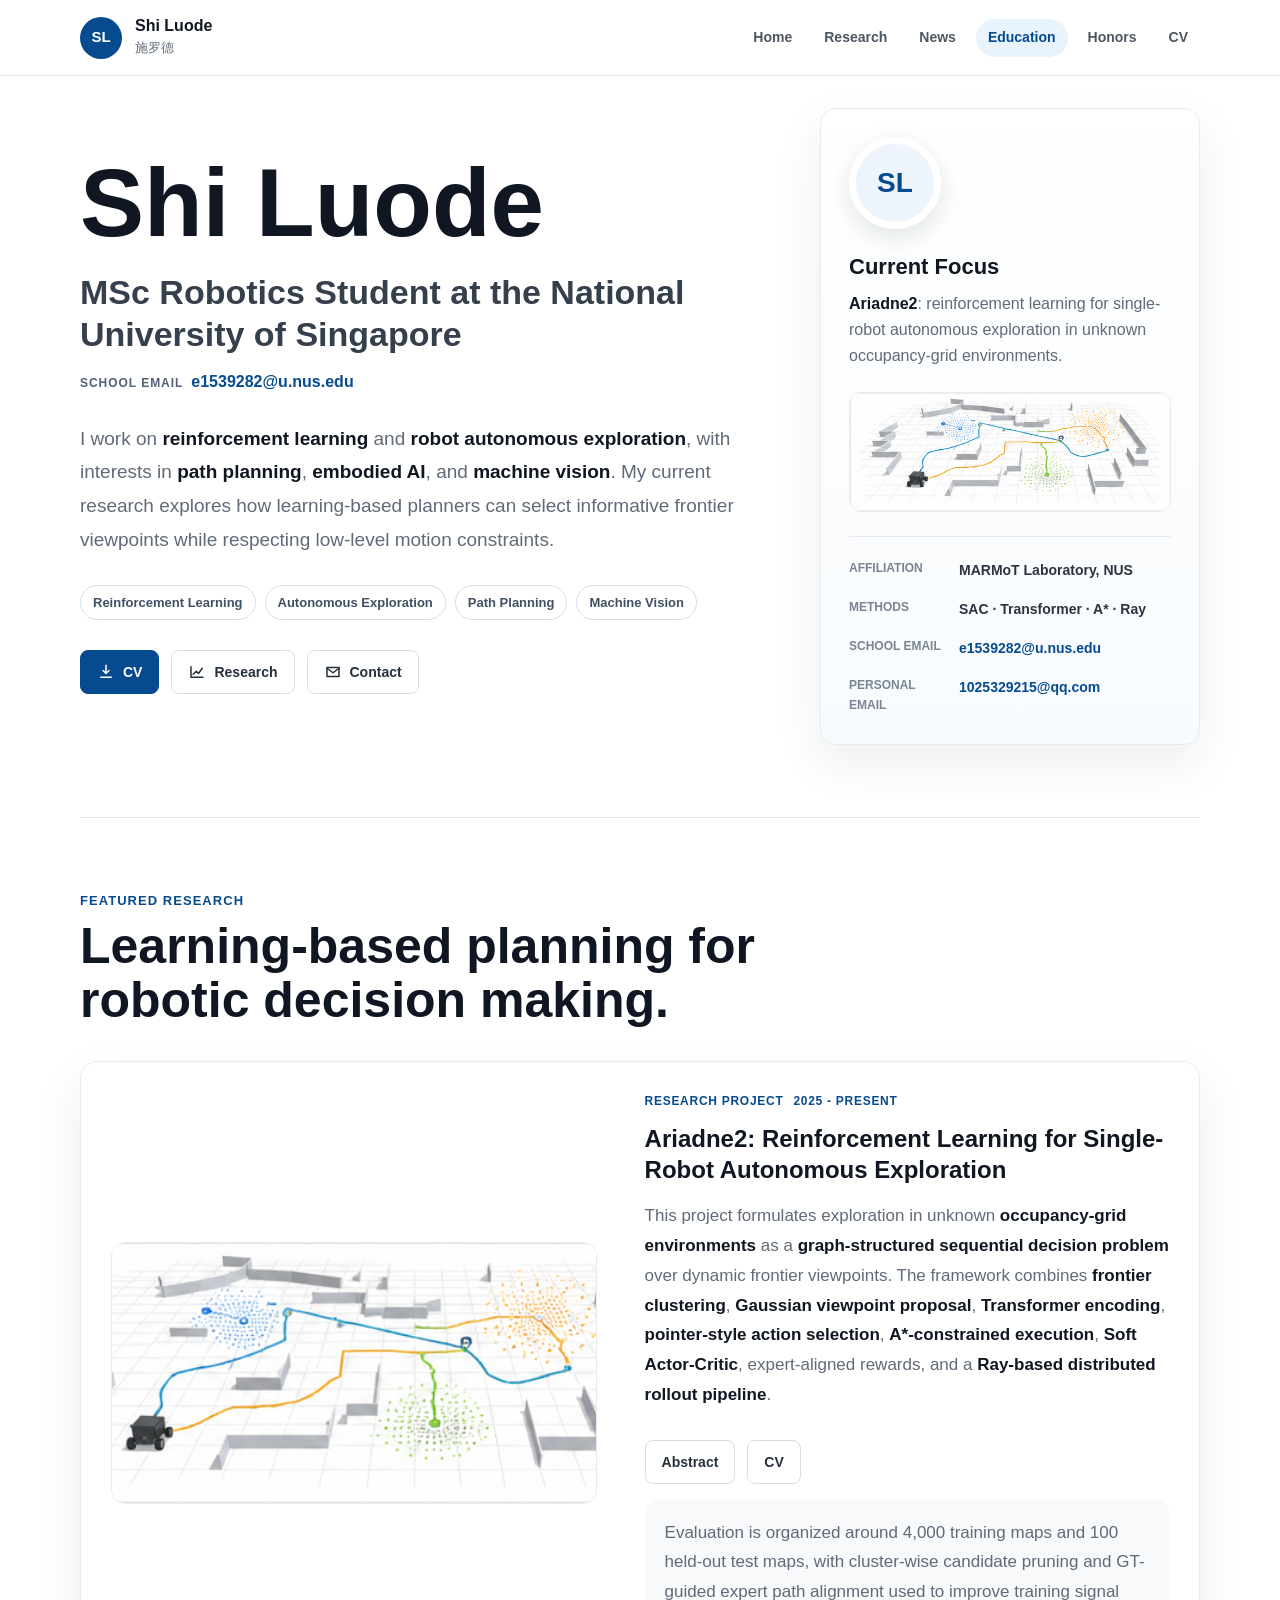
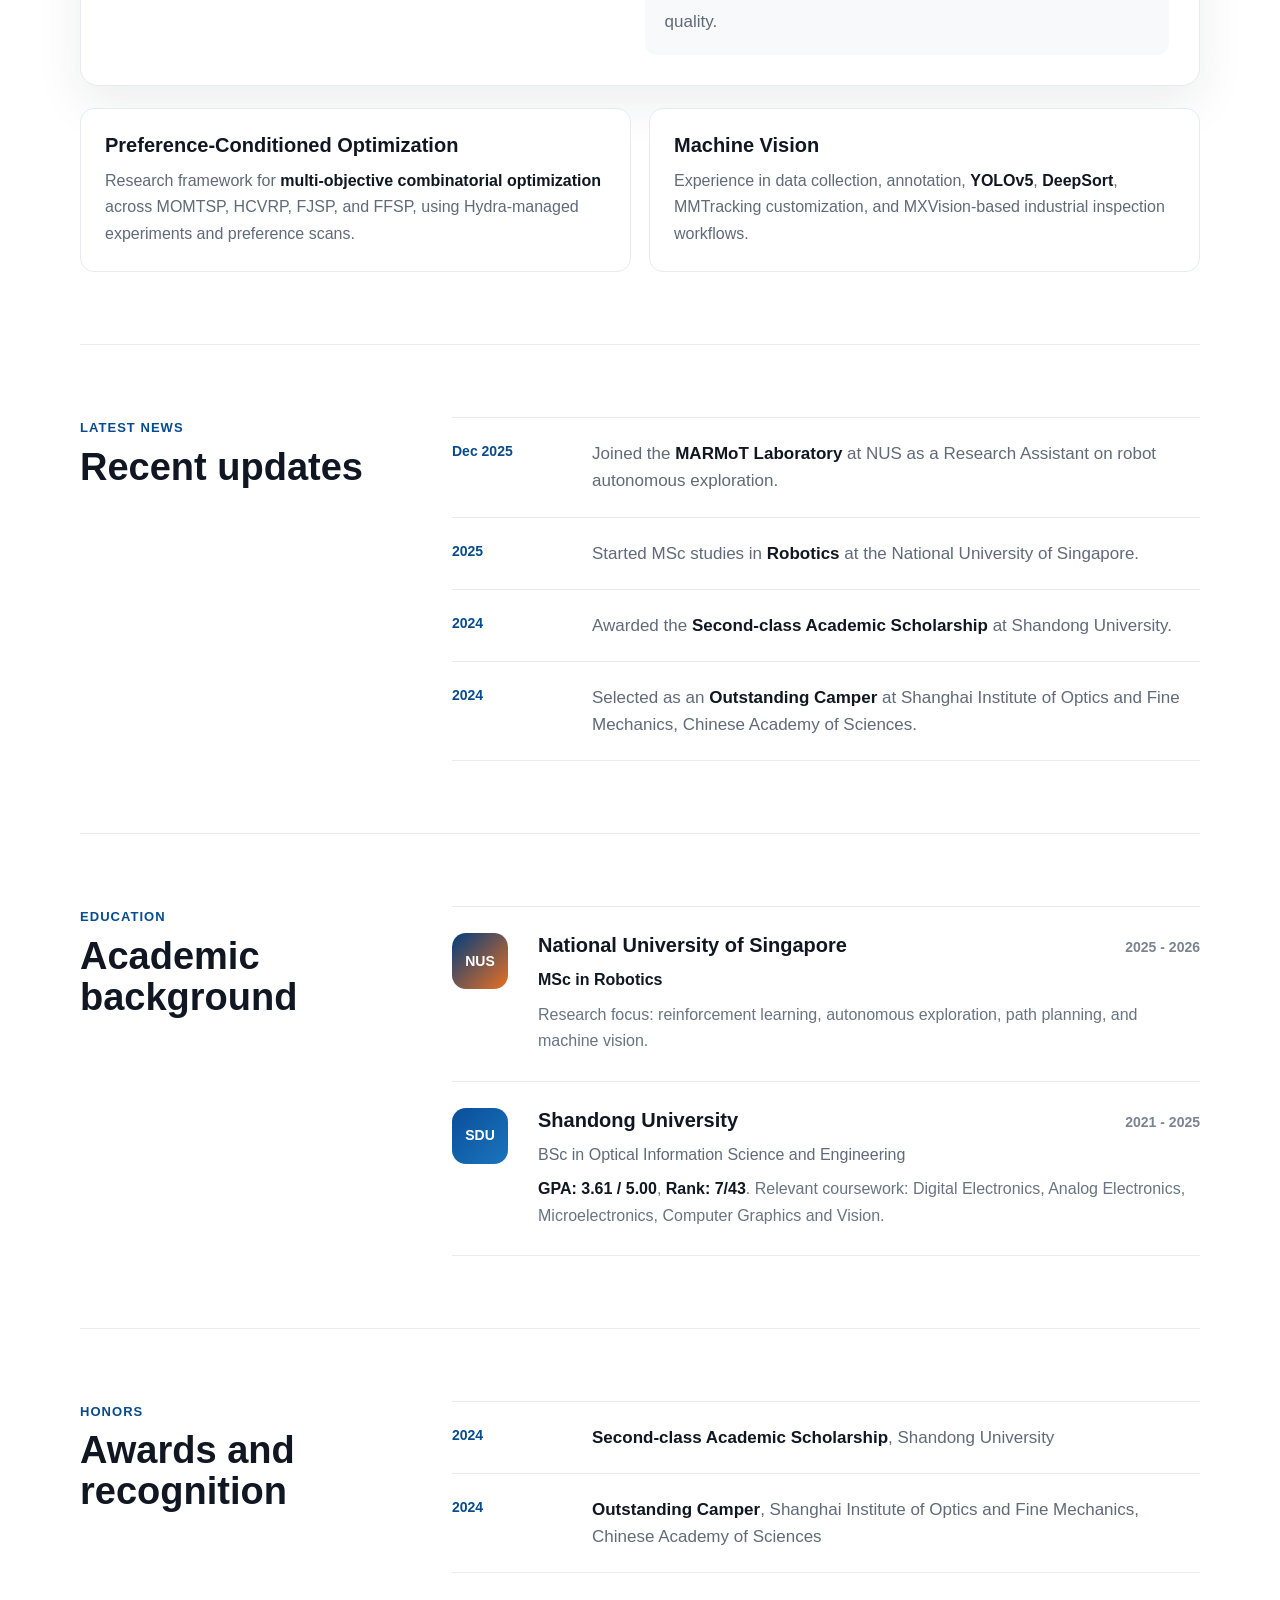
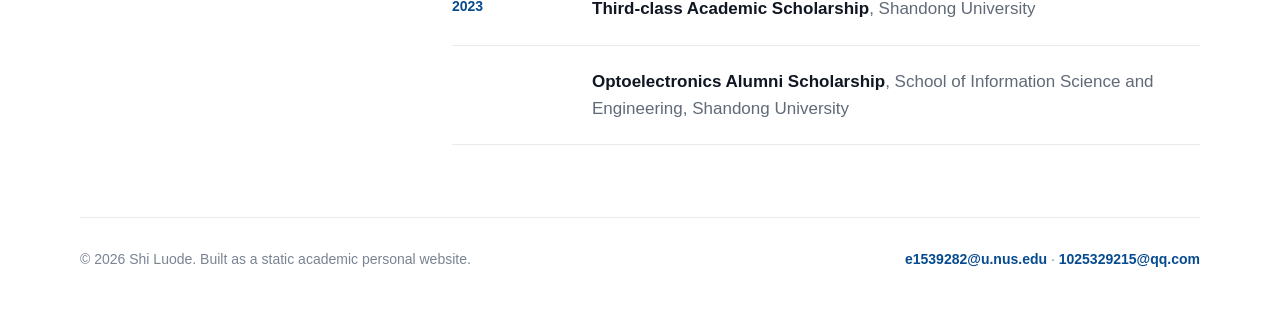
==== index.html @ a632a1b9 "Show school email in hero section" ====
<!doctype html>
<html lang="en">
  <head>
    <meta charset="utf-8" />
    <meta name="viewport" content="width=device-width, initial-scale=1" />
    <title>Shi Luode | Robotics and Reinforcement Learning</title>
    <meta
      name="description"
      content="Shi Luode's academic personal website for robotics, reinforcement learning, autonomous exploration, path planning, and machine vision."
    />
    <link rel="icon" href="assets/img/favicon.svg" type="image/svg+xml" />
    <link rel="stylesheet" href="styles.css" />
  </head>
  <body>
    <header class="site-header">
      <a class="brand" href="#home" aria-label="Shi Luode homepage">
        <span class="brand-mark">SL</span>
        <span>
          <strong>Shi Luode</strong>
          <small>施罗德</small>
        </span>
      </a>

      <nav class="nav" aria-label="Primary navigation">
        <a class="nav-link active" href="#home">Home</a>
        <a class="nav-link" href="#research">Research</a>
        <a class="nav-link" href="#news">News</a>
        <a class="nav-link" href="#education">Education</a>
        <a class="nav-link" href="#honors">Honors</a>
        <a class="nav-link" href="assets/docs/Shi_Luode_CV.pdf">CV</a>
      </nav>

      <button class="mobile-menu" type="button" aria-label="Open navigation" aria-expanded="false">
        <span></span>
        <span></span>
        <span></span>
      </button>
    </header>

    <main id="home">
      <section class="hero section" aria-labelledby="intro-title">
        <div class="hero-copy">
          <h1 id="intro-title">Shi Luode</h1>
          <p class="subtitle">MSc Robotics Student at the National University of Singapore</p>
          <p class="hero-email">
            <span>School email</span>
            <a href="mailto:e1539282@u.nus.edu">e1539282@u.nus.edu</a>
          </p>
          <p class="intro">
            I work on <strong>reinforcement learning</strong> and <strong>robot autonomous exploration</strong>,
            with interests in <strong>path planning</strong>, <strong>embodied AI</strong>, and
            <strong>machine vision</strong>. My current research explores how learning-based planners can
            select informative frontier viewpoints while respecting low-level motion constraints.
          </p>
          <div class="interest-row" aria-label="Research interests">
            <span>Reinforcement Learning</span>
            <span>Autonomous Exploration</span>
            <span>Path Planning</span>
            <span>Machine Vision</span>
          </div>
          <div class="action-row">
            <a class="button primary" href="assets/docs/Shi_Luode_CV.pdf">
              <svg viewBox="0 0 24 24" aria-hidden="true">
                <path d="M12 3v11m0 0 4-4m-4 4-4-4" />
                <path d="M5 19h14" />
              </svg>
              CV
            </a>
            <a class="button" href="#research">
              <svg viewBox="0 0 24 24" aria-hidden="true">
                <path d="M4 19V5m0 14h16" />
                <path d="m7 15 4-4 3 3 5-7" />
              </svg>
              Research
            </a>
            <a class="button" href="mailto:e1539282@u.nus.edu">
              <svg viewBox="0 0 24 24" aria-hidden="true">
                <path d="M4 6h16v12H4z" />
                <path d="m4 7 8 6 8-6" />
              </svg>
              Contact
            </a>
          </div>
        </div>

        <aside class="profile-card" aria-label="Profile summary">
          <div class="avatar">SL</div>
          <div>
            <h2>Current Focus</h2>
            <p>
              <strong>Ariadne2</strong>: reinforcement learning for single-robot autonomous exploration
              in unknown occupancy-grid environments.
            </p>
          </div>
          <figure class="focus-visual">
            <img
              src="assets/img/ariadne-exploration-map.png"
              alt="Ariadne2 autonomous exploration map with robot path and candidate frontier regions"
            />
          </figure>
          <dl class="facts">
            <div>
              <dt>Affiliation</dt>
              <dd>MARMoT Laboratory, NUS</dd>
            </div>
            <div>
              <dt>Methods</dt>
              <dd>SAC · Transformer · A* · Ray</dd>
            </div>
            <div>
              <dt>School Email</dt>
              <dd><a href="mailto:e1539282@u.nus.edu">e1539282@u.nus.edu</a></dd>
            </div>
            <div>
              <dt>Personal Email</dt>
              <dd><a href="mailto:1025329215@qq.com">1025329215@qq.com</a></dd>
            </div>
          </dl>
        </aside>
      </section>

      <section id="research" class="section split-section" aria-labelledby="research-title">
        <div class="section-heading">
          <p>Featured Research</p>
          <h2 id="research-title">Learning-based planning for robotic decision making.</h2>
        </div>

        <article class="featured-project">
          <div class="project-visual">
            <img
              src="assets/img/ariadne-exploration-map.png"
              alt="Ariadne2 autonomous exploration map with robot path and candidate frontier regions"
            />
          </div>
          <div class="project-copy">
            <div class="project-meta">
              <span>Research Project</span>
              <span>2025 - Present</span>
            </div>
            <h3>Ariadne2: Reinforcement Learning for Single-Robot Autonomous Exploration</h3>
            <p>
              This project formulates exploration in unknown <strong>occupancy-grid environments</strong>
              as a <strong>graph-structured sequential decision problem</strong> over dynamic frontier
              viewpoints. The framework combines <strong>frontier clustering</strong>,
              <strong>Gaussian viewpoint proposal</strong>, <strong>Transformer encoding</strong>,
              <strong>pointer-style action selection</strong>, <strong>A*-constrained execution</strong>,
              <strong>Soft Actor-Critic</strong>, expert-aligned rewards, and a
              <strong>Ray-based distributed rollout pipeline</strong>.
            </p>
            <div class="project-links">
              <button type="button" data-toggle="ariadne-abstract">Abstract</button>
              <a href="assets/docs/Shi_Luode_CV.pdf">CV</a>
            </div>
            <p id="ariadne-abstract" class="abstract">
              Evaluation is organized around 4,000 training maps and 100 held-out test maps, with
              cluster-wise candidate pruning and GT-guided expert path alignment used to improve
              training signal quality.
            </p>
          </div>
        </article>

        <div class="research-list">
          <article>
            <h3>Preference-Conditioned Optimization</h3>
            <p>
              Research framework for <strong>multi-objective combinatorial optimization</strong> across
              MOMTSP, HCVRP, FJSP, and FFSP, using Hydra-managed experiments and preference scans.
            </p>
          </article>
          <article>
            <h3>Machine Vision</h3>
            <p>
              Experience in data collection, annotation, <strong>YOLOv5</strong>, <strong>DeepSort</strong>,
              MMTracking customization, and MXVision-based industrial inspection workflows.
            </p>
          </article>
        </div>
      </section>

      <section id="news" class="section two-column" aria-labelledby="news-title">
        <div class="section-heading compact">
          <p>Latest News</p>
          <h2 id="news-title">Recent updates</h2>
        </div>
        <div class="timeline">
          <article>
            <time>Dec 2025</time>
            <p>Joined the <strong>MARMoT Laboratory</strong> at NUS as a Research Assistant on robot autonomous exploration.</p>
          </article>
          <article>
            <time>2025</time>
            <p>Started MSc studies in <strong>Robotics</strong> at the National University of Singapore.</p>
          </article>
          <article>
            <time>2024</time>
            <p>Awarded the <strong>Second-class Academic Scholarship</strong> at Shandong University.</p>
          </article>
          <article>
            <time>2024</time>
            <p>Selected as an <strong>Outstanding Camper</strong> at Shanghai Institute of Optics and Fine Mechanics, Chinese Academy of Sciences.</p>
          </article>
        </div>
      </section>

      <section id="education" class="section two-column" aria-labelledby="education-title">
        <div class="section-heading compact">
          <p>Education</p>
          <h2 id="education-title">Academic background</h2>
        </div>
        <div class="education-list">
          <article>
            <div class="school-mark nus-mark">NUS</div>
            <div>
              <div class="row-title">
                <h3>National University of Singapore</h3>
                <span>2025 - 2026</span>
              </div>
              <p><strong>MSc in Robotics</strong></p>
              <p class="muted">Research focus: reinforcement learning, autonomous exploration, path planning, and machine vision.</p>
            </div>
          </article>
          <article>
            <div class="school-mark sdu-mark">SDU</div>
            <div>
              <div class="row-title">
                <h3>Shandong University</h3>
                <span>2021 - 2025</span>
              </div>
              <p>BSc in Optical Information Science and Engineering</p>
              <p class="muted"><strong>GPA: 3.61 / 5.00</strong>, <strong>Rank: 7/43</strong>. Relevant coursework: Digital Electronics, Analog Electronics, Microelectronics, Computer Graphics and Vision.</p>
            </div>
          </article>
        </div>
      </section>

      <section id="honors" class="section two-column" aria-labelledby="honors-title">
        <div class="section-heading compact">
          <p>Honors</p>
          <h2 id="honors-title">Awards and recognition</h2>
        </div>
        <div class="honors-list">
          <article>
            <time>2024</time>
            <p><strong>Second-class Academic Scholarship</strong>, Shandong University</p>
          </article>
          <article>
            <time>2024</time>
            <p><strong>Outstanding Camper</strong>, Shanghai Institute of Optics and Fine Mechanics, Chinese Academy of Sciences</p>
          </article>
          <article>
            <time>2023</time>
            <p><strong>Third-class Academic Scholarship</strong>, Shandong University</p>
          </article>
          <article>
            <time></time>
            <p><strong>Optoelectronics Alumni Scholarship</strong>, School of Information Science and Engineering, Shandong University</p>
          </article>
        </div>
      </section>
    </main>

    <footer class="site-footer">
      <p>© 2026 Shi Luode. Built as a static academic personal website.</p>
      <div>
        <a href="mailto:e1539282@u.nus.edu">e1539282@u.nus.edu</a>
        <span aria-hidden="true"> · </span>
        <a href="mailto:1025329215@qq.com">1025329215@qq.com</a>
      </div>
    </footer>

    <script src="script.js"></script>
  </body>
</html>
---- styles.css ----
:root {
  --bg: #ffffff;
  --paper: #f7f9fb;
  --surface: #ffffff;
  --text: #1f242c;
  --muted: #606a78;
  --quiet: #7a8492;
  --line: #e7ebf0;
  --line-strong: #d6dde6;
  --blue: #064b8f;
  --blue-2: #1c6da8;
  --blue-soft: #e8f3fc;
  --ink: #101722;
  --shadow: 0 18px 48px rgba(22, 38, 57, 0.08);
  --max: 1120px;
}

* {
  box-sizing: border-box;
}

html {
  scroll-behavior: smooth;
}

body {
  margin: 0;
  background: var(--bg);
  color: var(--text);
  font-family: -apple-system, BlinkMacSystemFont, "Segoe UI", Helvetica, Arial, sans-serif;
  font-size: 17px;
  line-height: 1.65;
  letter-spacing: 0;
}

a {
  color: inherit;
  text-decoration: none;
}

strong {
  color: var(--ink);
  font-weight: 850;
}

.site-header {
  position: sticky;
  top: 0;
  z-index: 30;
  display: flex;
  align-items: center;
  justify-content: space-between;
  width: 100%;
  min-height: 76px;
  padding: 0 max(28px, calc((100vw - var(--max)) / 2));
  border-bottom: 1px solid rgba(231, 235, 240, 0.9);
  background: rgba(255, 255, 255, 0.88);
  backdrop-filter: blur(18px);
}

.brand {
  display: inline-flex;
  align-items: center;
  gap: 13px;
  min-width: 0;
}

.brand-mark {
  display: grid;
  place-items: center;
  width: 42px;
  height: 42px;
  border-radius: 50%;
  background: var(--blue);
  color: #fff;
  font-size: 15px;
  font-weight: 850;
}

.brand strong {
  display: block;
  color: var(--ink);
  font-size: 16px;
  line-height: 1.15;
}

.brand small {
  display: block;
  margin-top: 2px;
  color: var(--muted);
  font-size: 13px;
}

.nav {
  display: flex;
  align-items: center;
  gap: 8px;
}

.nav-link {
  display: inline-flex;
  align-items: center;
  min-height: 38px;
  padding: 7px 12px;
  border-radius: 999px;
  color: #4d5663;
  font-size: 14px;
  font-weight: 750;
  transition: color 160ms ease, background 160ms ease;
}

.nav-link:hover,
.nav-link.active {
  background: var(--blue-soft);
  color: var(--blue);
}

main {
  width: min(calc(100% - 56px), var(--max));
  margin: 0 auto;
}

.section {
  scroll-margin-top: 102px;
  padding: 72px 0;
  border-bottom: 1px solid var(--line);
}

.hero {
  display: grid;
  grid-template-columns: minmax(0, 1.35fr) 380px;
  gap: 72px;
  align-items: center;
  min-height: 680px;
  padding-top: 32px;
}

.hero-copy h1 {
  margin: 0;
  color: var(--ink);
  font-size: clamp(54px, 8vw, 96px);
  line-height: 0.94;
  font-weight: 880;
  letter-spacing: 0;
}

.subtitle {
  max-width: 740px;
  margin: 22px 0 0;
  color: #36404d;
  font-size: clamp(22px, 3vw, 34px);
  line-height: 1.25;
  font-weight: 760;
}

.hero-email {
  display: flex;
  flex-wrap: wrap;
  align-items: baseline;
  gap: 8px;
  margin: 14px 0 0;
  color: var(--muted);
  font-size: 16px;
  line-height: 1.5;
}

.hero-email span {
  color: #536176;
  font-size: 12px;
  font-weight: 800;
  letter-spacing: 0.08em;
  text-transform: uppercase;
}

.hero-email a {
  color: var(--blue);
  font-weight: 700;
  text-decoration: none;
}

.hero-email a:hover,
.hero-email a:focus-visible {
  text-decoration: underline;
  text-underline-offset: 3px;
}

.intro {
  max-width: 780px;
  margin: 28px 0 0;
  color: var(--muted);
  font-size: 19px;
  line-height: 1.78;
}

.interest-row {
  display: flex;
  flex-wrap: wrap;
  gap: 9px;
  margin-top: 28px;
}

.interest-row span {
  display: inline-flex;
  align-items: center;
  min-height: 32px;
  padding: 6px 12px;
  border: 1px solid var(--line-strong);
  border-radius: 999px;
  color: #415064;
  background: #fff;
  font-size: 13px;
  font-weight: 780;
}

.action-row,
.project-links {
  display: flex;
  flex-wrap: wrap;
  gap: 12px;
  margin-top: 30px;
}

.button,
.project-links a,
.project-links button {
  display: inline-flex;
  align-items: center;
  justify-content: center;
  gap: 8px;
  min-height: 44px;
  padding: 10px 16px;
  border: 1px solid var(--line-strong);
  border-radius: 8px;
  background: #fff;
  color: #26303c;
  font: inherit;
  font-size: 14px;
  font-weight: 820;
  line-height: 1;
  cursor: pointer;
  transition: border-color 160ms ease, background 160ms ease, color 160ms ease, transform 160ms ease;
}

.button svg {
  width: 18px;
  height: 18px;
  fill: none;
  stroke: currentColor;
  stroke-linecap: round;
  stroke-linejoin: round;
  stroke-width: 2;
}

.button:hover,
.project-links a:hover,
.project-links button:hover {
  border-color: var(--blue);
  color: var(--blue);
  transform: translateY(-1px);
}

.button.primary {
  border-color: var(--blue);
  background: var(--blue);
  color: #fff;
}

.button.primary:hover {
  background: #033b73;
  color: #fff;
}

.profile-card {
  padding: 28px;
  border: 1px solid var(--line);
  border-radius: 16px;
  background: linear-gradient(180deg, #fff 0%, #f8fbfe 100%);
  box-shadow: var(--shadow);
}

.avatar {
  display: grid;
  place-items: center;
  width: 92px;
  height: 92px;
  margin-bottom: 24px;
  border: 7px solid #fff;
  border-radius: 50%;
  background: #edf4fb;
  box-shadow: 0 8px 24px rgba(20, 38, 61, 0.12);
  color: var(--blue);
  font-size: 28px;
  font-weight: 880;
}

.profile-card h2 {
  margin: 0 0 10px;
  color: var(--ink);
  font-size: 22px;
  line-height: 1.25;
}

.profile-card p {
  margin: 0;
  color: var(--muted);
  font-size: 16px;
}

.focus-visual {
  margin: 22px 0 0;
  overflow: hidden;
  border: 1px solid var(--line);
  border-radius: 12px;
  background: #fff;
}

.focus-visual img {
  display: block;
  width: 100%;
  aspect-ratio: 591 / 218;
  object-fit: cover;
}

.facts {
  display: grid;
  gap: 16px;
  margin: 24px 0 0;
  padding: 22px 0 0;
  border-top: 1px solid var(--line);
}

.facts div {
  display: grid;
  grid-template-columns: 94px minmax(0, 1fr);
  gap: 16px;
}

.facts dt {
  color: var(--quiet);
  font-size: 12px;
  font-weight: 820;
  text-transform: uppercase;
}

.facts dd {
  margin: 0;
  color: #2b3440;
  font-size: 14px;
  font-weight: 720;
}

.facts a {
  color: var(--blue);
}

.section-heading {
  max-width: 780px;
  margin-bottom: 34px;
}

.section-heading p {
  margin: 0 0 8px;
  color: var(--blue);
  font-size: 13px;
  font-weight: 850;
  letter-spacing: 0.08em;
  text-transform: uppercase;
}

.section-heading h2 {
  margin: 0;
  color: var(--ink);
  font-size: clamp(32px, 4vw, 50px);
  line-height: 1.08;
  font-weight: 860;
}

.section-heading.compact {
  margin-bottom: 0;
}

.section-heading.compact h2 {
  font-size: clamp(28px, 3vw, 38px);
}

.featured-project {
  display: grid;
  grid-template-columns: minmax(440px, 1fr) minmax(0, 1.08fr);
  gap: 48px;
  align-items: center;
  padding: 30px;
  border: 1px solid var(--line);
  border-radius: 18px;
  background: #fff;
  box-shadow: var(--shadow);
}

.project-visual {
  width: 100%;
  max-width: 620px;
  margin: 0 auto;
  overflow: hidden;
  border: 1px solid var(--line);
  border-radius: 14px;
  background: #fff;
}

.project-visual img {
  display: block;
  width: 100%;
  height: clamp(260px, 19vw, 330px);
  object-fit: cover;
}

.project-meta {
  display: flex;
  flex-wrap: wrap;
  gap: 10px;
  margin-bottom: 12px;
}

.project-meta span {
  color: var(--blue);
  font-size: 12px;
  font-weight: 850;
  letter-spacing: 0.06em;
  text-transform: uppercase;
}

.project-copy h3,
.research-list h3,
.education-list h3 {
  margin: 0;
  color: var(--ink);
  font-size: 24px;
  line-height: 1.28;
  font-weight: 850;
}

.project-copy p {
  margin: 16px 0 0;
  color: var(--muted);
  font-size: 17px;
  line-height: 1.75;
}

.abstract {
  margin-top: 20px;
  padding: 18px 20px;
  border-radius: 12px;
  background: var(--paper);
}

.abstract.is-collapsed {
  display: none;
}

.research-list {
  display: grid;
  grid-template-columns: repeat(2, minmax(0, 1fr));
  gap: 18px;
  margin-top: 22px;
}

.research-list article {
  padding: 24px;
  border: 1px solid var(--line);
  border-radius: 14px;
  background: #fff;
}

.research-list h3 {
  font-size: 20px;
}

.research-list p {
  margin: 10px 0 0;
  color: var(--muted);
  font-size: 16px;
  line-height: 1.65;
}

.two-column {
  display: grid;
  grid-template-columns: 300px minmax(0, 1fr);
  gap: 72px;
  align-items: start;
}

.timeline,
.honors-list,
.education-list {
  display: grid;
  gap: 0;
  border-top: 1px solid var(--line);
}

.timeline article,
.honors-list article {
  display: grid;
  grid-template-columns: 112px minmax(0, 1fr);
  gap: 28px;
  padding: 22px 0;
  border-bottom: 1px solid var(--line);
}

.timeline time,
.honors-list time {
  color: var(--blue);
  font-size: 14px;
  font-weight: 850;
}

.timeline p,
.honors-list p {
  margin: 0;
  color: var(--muted);
  font-size: 17px;
  line-height: 1.6;
}

.education-list article {
  display: grid;
  grid-template-columns: 64px minmax(0, 1fr);
  gap: 22px;
  padding: 26px 0;
  border-bottom: 1px solid var(--line);
}

.school-mark {
  display: grid;
  place-items: center;
  width: 56px;
  height: 56px;
  border-radius: 14px;
  color: #fff;
  font-size: 14px;
  font-weight: 900;
}

.nus-mark {
  background: linear-gradient(135deg, #003d7c, #e97022);
}

.sdu-mark {
  background: linear-gradient(135deg, #0a4e9b, #1b75bc);
}

.row-title {
  display: flex;
  justify-content: space-between;
  gap: 18px;
  align-items: baseline;
}

.row-title h3 {
  font-size: 20px;
}

.row-title span {
  color: var(--quiet);
  font-size: 14px;
  font-weight: 820;
  white-space: nowrap;
}

.education-list p {
  margin: 8px 0 0;
  color: var(--muted);
  font-size: 16px;
}

.education-list .muted {
  color: #687482;
}

.site-footer {
  display: flex;
  justify-content: space-between;
  gap: 24px;
  width: min(calc(100% - 56px), var(--max));
  margin: 0 auto;
  padding: 30px 0 46px;
  color: var(--quiet);
  font-size: 14px;
}

.site-footer p {
  margin: 0;
}

.site-footer a {
  color: var(--blue);
  font-weight: 760;
}

.mobile-menu {
  display: none;
}

@media (max-width: 980px) {
  .site-header {
    padding: 0 22px;
  }

  .nav {
    position: fixed;
    top: 76px;
    right: 18px;
    display: none;
    width: min(280px, calc(100vw - 36px));
    padding: 14px;
    border: 1px solid var(--line);
    border-radius: 14px;
    background: #fff;
    box-shadow: var(--shadow);
  }

  body.nav-open .nav {
    display: grid;
  }

  .nav-link {
    justify-content: flex-start;
    border-radius: 8px;
  }

  .mobile-menu {
    display: grid;
    gap: 5px;
    place-content: center;
    width: 42px;
    height: 42px;
    border: 1px solid var(--line-strong);
    border-radius: 10px;
    background: #fff;
  }

  .mobile-menu span {
    width: 18px;
    height: 2px;
    background: var(--ink);
  }

  main,
  .site-footer {
    width: min(calc(100% - 36px), var(--max));
  }

  .hero,
  .featured-project,
  .two-column {
    grid-template-columns: 1fr;
    gap: 32px;
  }

  .hero {
    min-height: auto;
    padding-top: 50px;
  }

  .profile-card {
    max-width: 560px;
  }

  .research-list {
    grid-template-columns: 1fr;
  }

  .section-heading.compact {
    max-width: 650px;
  }
}

@media (max-width: 620px) {
  body {
    font-size: 16px;
  }

  .site-header {
    min-height: 68px;
  }

  .nav {
    top: 68px;
  }

  .brand span:last-child {
    display: none;
  }

  .section {
    scroll-margin-top: 88px;
    padding: 52px 0;
  }

  .hero-copy h1 {
    font-size: 56px;
  }

  .subtitle {
    font-size: 24px;
  }

  .intro {
    font-size: 17px;
  }

  .featured-project {
    padding: 18px;
  }

  .project-copy h3 {
    font-size: 22px;
  }

  .timeline article,
  .honors-list article {
    grid-template-columns: 1fr;
    gap: 4px;
  }

  .education-list article {
    grid-template-columns: 1fr;
  }

  .row-title {
    display: grid;
    gap: 2px;
  }

  .facts div {
    grid-template-columns: 1fr;
    gap: 3px;
  }

  .site-footer {
    display: grid;
  }
}
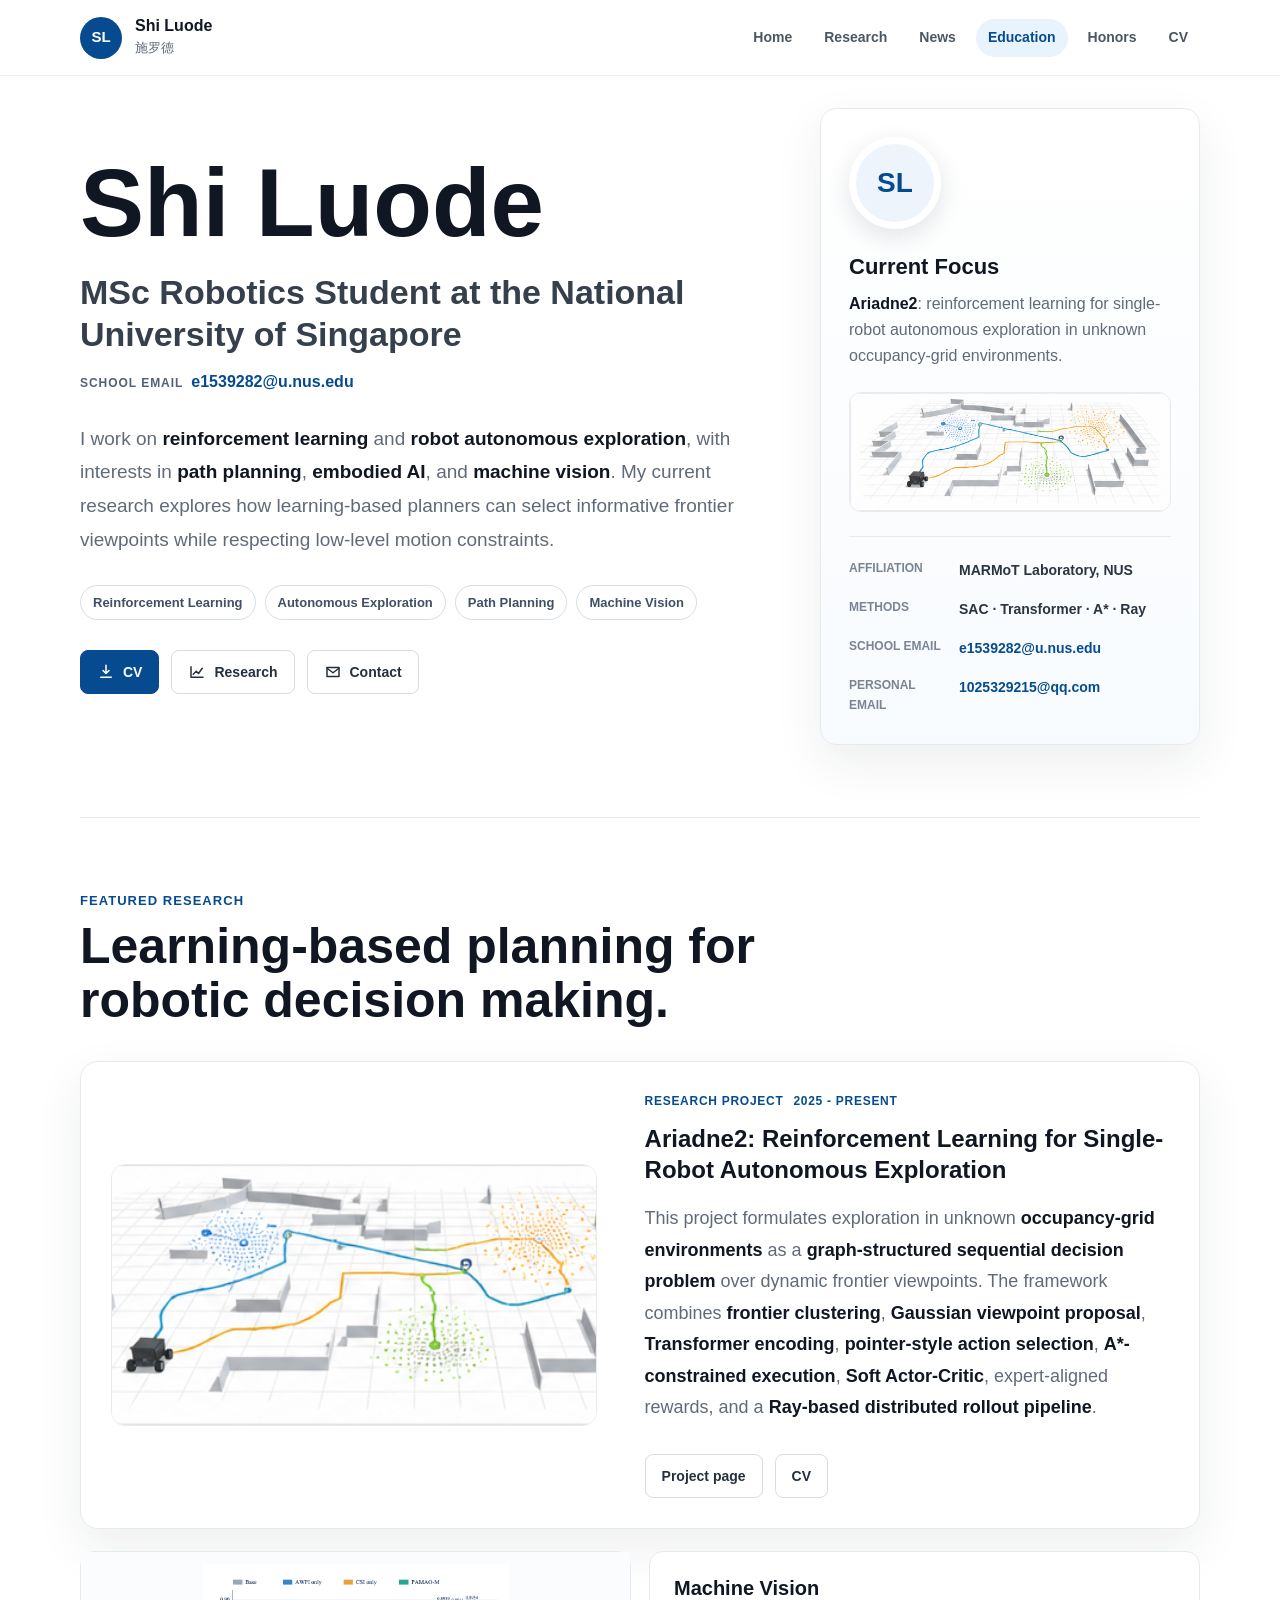
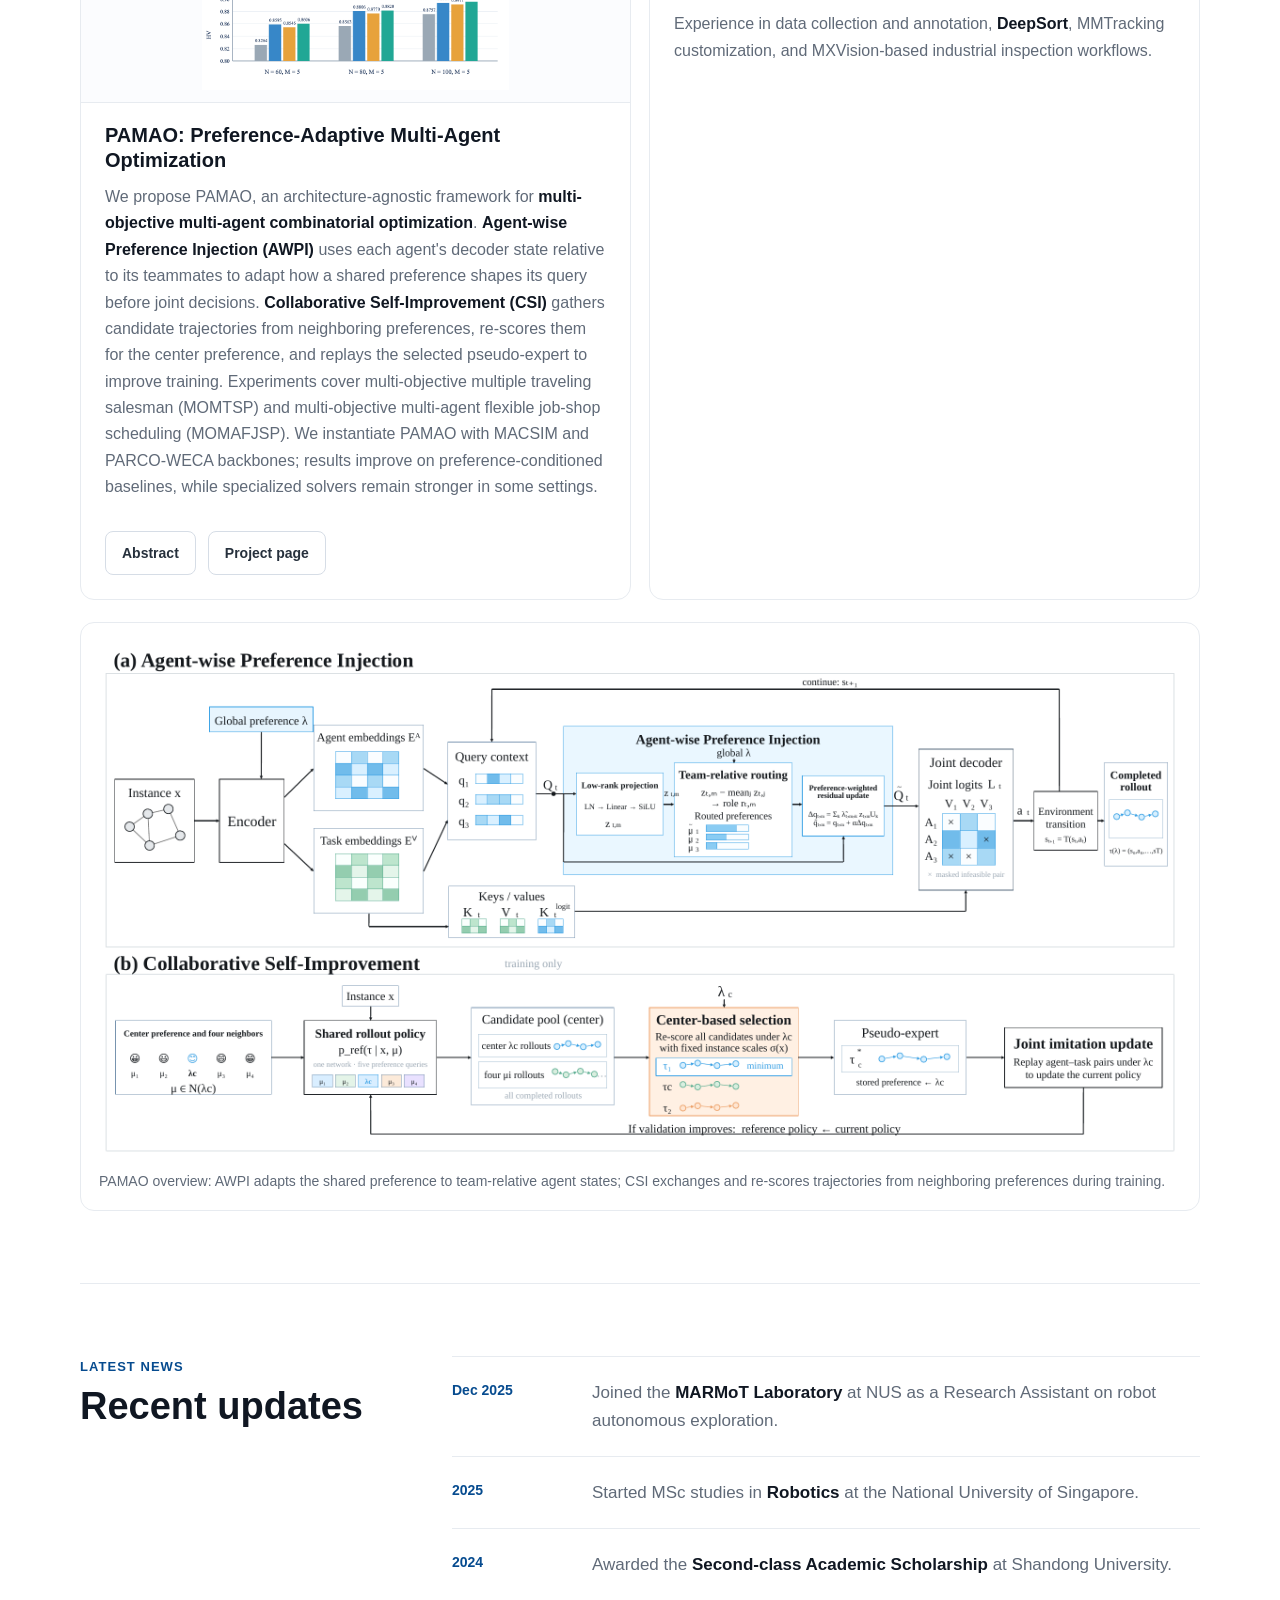
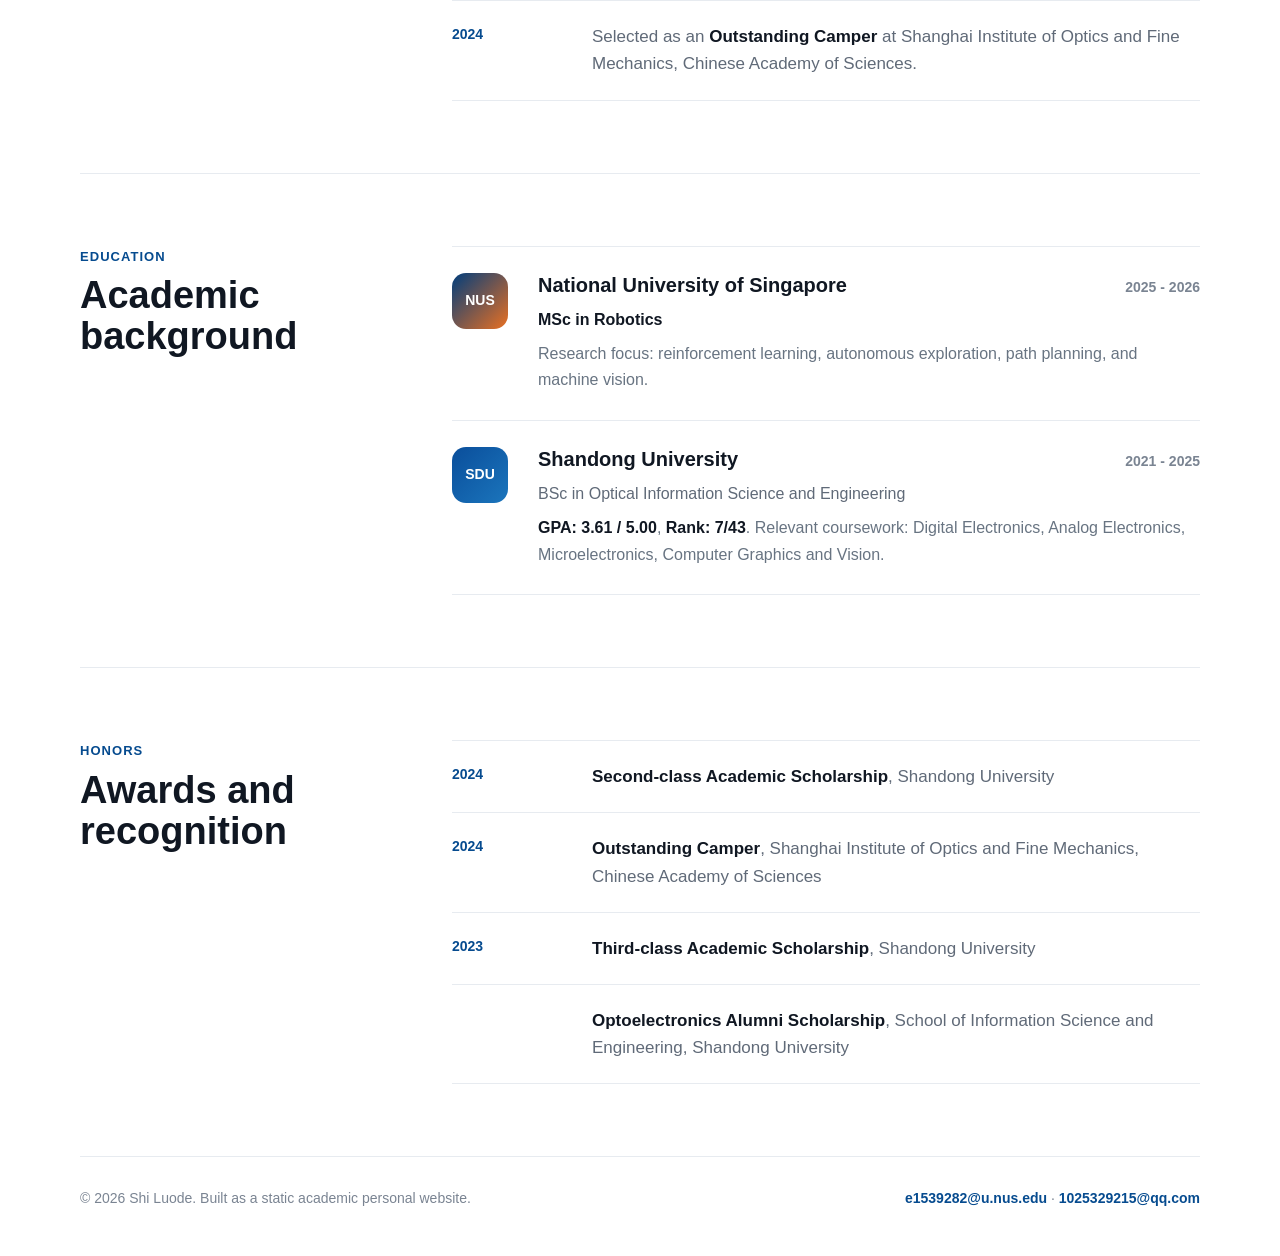
==== commit a809e6d6: "Highlight Ariadne2 and PAMAO projects" ====
--- a/index.html
+++ b/index.html
@@ -148,33 +148,87 @@
               <strong>Ray-based distributed rollout pipeline</strong>.
             </p>
             <div class="project-links">
-              <button type="button" data-toggle="ariadne-abstract">Abstract</button>
+              <a href="ariadne2/">Project page</a>
               <a href="assets/docs/Shi_Luode_CV.pdf">CV</a>
             </div>
-            <p id="ariadne-abstract" class="abstract">
-              Evaluation is organized around 4,000 training maps and 100 held-out test maps, with
-              cluster-wise candidate pruning and GT-guided expert path alignment used to improve
-              training signal quality.
-            </p>
           </div>
         </article>
 
         <div class="research-list">
           <article>
-            <h3>Preference-Conditioned Optimization</h3>
+            <div class="research-card-visual">
+              <img
+                src="assets/img/pamao/momtsp-ablation.png"
+                alt="MOMTSP ablation chart comparing the base method, AWPI, CSI, and PAMAO-M"
+                loading="lazy"
+              />
+            </div>
+            <h3>PAMAO: Preference-Adaptive Multi-Agent Optimization</h3>
             <p>
-              Research framework for <strong>multi-objective combinatorial optimization</strong> across
-              MOMTSP, HCVRP, FJSP, and FFSP, using Hydra-managed experiments and preference scans.
+              We propose PAMAO, an architecture-agnostic framework for
+              <strong>multi-objective multi-agent combinatorial optimization</strong>. <strong>Agent-wise
+              Preference Injection (AWPI)</strong> uses each agent's decoder state relative to its teammates
+              to adapt how a shared preference shapes its query before joint decisions. <strong>Collaborative
+              Self-Improvement (CSI)</strong> gathers candidate trajectories from neighboring preferences,
+              re-scores them for the center preference, and replays the selected pseudo-expert to improve
+              training. Experiments cover multi-objective multiple traveling salesman (MOMTSP) and
+              multi-objective multi-agent flexible job-shop scheduling (MOMAFJSP). We instantiate PAMAO
+              with MACSIM and PARCO-WECA backbones; results improve on preference-conditioned baselines,
+              while specialized solvers remain stronger in some settings.
+            </p>
+            <div class="project-links">
+              <button type="button" data-toggle="pamao-abstract">Abstract</button>
+              <a href="pamao/">Project page</a>
+            </div>
+            <p id="pamao-abstract" class="abstract is-collapsed">
+              Existing neural solvers for multi-agent combinatorial optimization (MACO) coordinate the
+              decisions of multiple agents, such as vehicles in routing and machines in scheduling,
+              toward a single global objective. In practice, however, applications often involve
+              conflicting objectives, giving rise to multi-objective MACO (MOMACO). Extending existing
+              multi-objective neural methods to MOMACO is non-trivial because they overlook the
+              multi-agent structure in both decision-making and learning. In decision-making, a shared
+              preference must induce different decisions for agents with distinct, evolving states; in
+              learning, solutions obtained under different preferences should be exploited as
+              complementary supervision for improving the Pareto front (PF). To address these
+              challenges, we propose PAMAO, an architecture-agnostic framework for MOMACO. First, we
+              introduce an agent-wise preference adaptation module that contextualizes the shared
+              preference with each agent's state relative to its teammates, yielding agent-specific
+              queries at each decision step. Second, we propose a neighborhood collaborative
+              self-improving scheme in which each preference subproblem selects its supervision from
+              the expert solutions within its neighborhood. Experiments on multi-objective routing and
+              scheduling problems show that PAMAO consistently improves the PFs of its multi-objective
+              base method across two MACO backbones.
             </p>
           </article>
           <article>
             <h3>Machine Vision</h3>
             <p>
-              Experience in data collection, annotation, <strong>YOLOv5</strong>, <strong>DeepSort</strong>,
+              Experience in data collection and annotation, <strong>DeepSort</strong>,
               MMTracking customization, and MXVision-based industrial inspection workflows.
             </p>
           </article>
         </div>
+
+        <figure class="method-overview">
+          <a
+            href="assets/img/pamao-method-overview.png"
+            target="_blank"
+            rel="noopener noreferrer"
+            aria-label="Open the full-size PAMAO method overview in a new tab"
+          >
+            <img
+              src="assets/img/pamao-method-overview.png"
+              alt="PAMAO diagram showing agent-wise preference injection before joint decisions and collaborative self-improvement during training"
+              width="2300"
+              height="1100"
+              loading="lazy"
+            />
+          </a>
+          <figcaption>
+            PAMAO overview: AWPI adapts the shared preference to team-relative agent states; CSI
+            exchanges and re-scores trajectories from neighboring preferences during training.
+          </figcaption>
+        </figure>
       </section>
 
       <section id="news" class="section two-column" aria-labelledby="news-title">
--- a/styles.css
+++ b/styles.css
@@ -469,6 +469,21 @@
   background: #fff;
 }
 
+.research-card-visual {
+  margin: -24px -24px 20px;
+  overflow: hidden;
+  border-bottom: 1px solid var(--line);
+  background: #fbfcfe;
+}
+
+.research-card-visual img {
+  display: block;
+  width: 100%;
+  height: 150px;
+  object-fit: contain;
+  padding: 12px;
+}
+
 .research-list h3 {
   font-size: 20px;
 }
@@ -478,6 +493,231 @@
   color: var(--muted);
   font-size: 16px;
   line-height: 1.65;
+}
+
+.method-overview {
+  margin: 22px 0 0;
+  padding: 18px;
+  border: 1px solid var(--line);
+  border-radius: 14px;
+  background: #fff;
+}
+
+.method-overview a {
+  display: block;
+  overflow: hidden;
+  border-radius: 10px;
+  line-height: 0;
+}
+
+.method-overview a:focus-visible {
+  outline: 3px solid var(--blue-2);
+  outline-offset: 3px;
+}
+
+.method-overview img {
+  display: block;
+  width: 100%;
+  height: auto;
+}
+
+.method-overview figcaption {
+  margin-top: 12px;
+  color: var(--muted);
+  font-size: 14px;
+  line-height: 1.6;
+}
+
+.project-page {
+  padding: 42px 0 88px;
+}
+
+.back-link {
+  display: inline-flex;
+  margin-bottom: 34px;
+  color: var(--blue);
+  font-size: 14px;
+  font-weight: 800;
+}
+
+.back-link:hover,
+.back-link:focus-visible {
+  text-decoration: underline;
+  text-underline-offset: 4px;
+}
+
+.project-hero {
+  display: grid;
+  grid-template-columns: minmax(0, 0.92fr) minmax(440px, 1.08fr);
+  gap: 54px;
+  align-items: center;
+  padding: 28px 0 72px;
+}
+
+.eyebrow {
+  margin: 0 0 10px;
+  color: var(--blue);
+  font-size: 13px;
+  font-weight: 850;
+  letter-spacing: 0.08em;
+  text-transform: uppercase;
+}
+
+.project-hero h1 {
+  max-width: 700px;
+  margin: 0;
+  color: var(--ink);
+  font-size: clamp(40px, 5.4vw, 72px);
+  line-height: 1.02;
+  font-weight: 880;
+}
+
+.project-lead {
+  max-width: 680px;
+  margin: 24px 0 0;
+  color: var(--muted);
+  font-size: 20px;
+  line-height: 1.7;
+}
+
+.project-tags {
+  display: flex;
+  flex-wrap: wrap;
+  gap: 9px;
+  margin-top: 26px;
+}
+
+.project-tags span {
+  display: inline-flex;
+  align-items: center;
+  min-height: 32px;
+  padding: 5px 12px;
+  border: 1px solid var(--line-strong);
+  border-radius: 999px;
+  color: #415064;
+  background: #fff;
+  font-size: 13px;
+  font-weight: 780;
+}
+
+.project-hero-figure,
+.media-card,
+.paper-figure {
+  margin: 0;
+  overflow: hidden;
+  border: 1px solid var(--line);
+  border-radius: 16px;
+  background: #fff;
+  box-shadow: var(--shadow);
+}
+
+.project-hero-figure img {
+  display: block;
+  width: 100%;
+  aspect-ratio: 1672 / 941;
+  object-fit: cover;
+}
+
+.project-hero-figure figcaption,
+.media-card figcaption,
+.paper-figure figcaption {
+  padding: 13px 16px 15px;
+  color: var(--muted);
+  font-size: 14px;
+  line-height: 1.55;
+}
+
+.project-detail-grid {
+  display: grid;
+  grid-template-columns: minmax(0, 1.25fr) minmax(280px, 0.75fr);
+  gap: 72px;
+  padding: 66px 0;
+  border-top: 1px solid var(--line);
+  border-bottom: 1px solid var(--line);
+}
+
+.project-copy h2 {
+  max-width: 780px;
+  margin: 0;
+  color: var(--ink);
+  font-size: clamp(30px, 4vw, 50px);
+  line-height: 1.08;
+  font-weight: 860;
+}
+
+.project-copy p:not(.eyebrow) {
+  max-width: 780px;
+  margin: 18px 0 0;
+  color: var(--muted);
+  font-size: 18px;
+  line-height: 1.75;
+}
+
+.project-facts {
+  display: grid;
+  align-content: start;
+  gap: 0;
+  border-top: 1px solid var(--line);
+}
+
+.project-facts div {
+  display: grid;
+  gap: 4px;
+  padding: 18px 0;
+  border-bottom: 1px solid var(--line);
+}
+
+.project-facts span {
+  color: var(--quiet);
+  font-size: 12px;
+  font-weight: 820;
+  letter-spacing: 0.06em;
+  text-transform: uppercase;
+}
+
+.project-facts strong {
+  color: var(--text);
+  font-size: 16px;
+  line-height: 1.45;
+}
+
+.project-section {
+  padding: 72px 0 0;
+}
+
+.project-gallery {
+  display: grid;
+  grid-template-columns: repeat(2, minmax(0, 1fr));
+  gap: 20px;
+}
+
+.media-card img {
+  display: block;
+  width: 100%;
+  aspect-ratio: 2 / 3;
+  object-fit: cover;
+  background: #eef1f4;
+}
+
+.pamao-figures {
+  display: grid;
+  grid-template-columns: minmax(0, 1.35fr) minmax(280px, 0.65fr);
+  gap: 20px;
+  align-items: start;
+}
+
+.paper-figure img {
+  display: block;
+  width: 100%;
+  height: auto;
+  background: #fff;
+}
+
+.project-note {
+  margin: 16px 0 0;
+  color: var(--quiet);
+  font-size: 14px;
+  line-height: 1.6;
 }
 
 .two-column {
@@ -649,7 +889,10 @@
 
   .hero,
   .featured-project,
-  .two-column {
+  .two-column,
+  .project-hero,
+  .project-detail-grid,
+  .pamao-figures {
     grid-template-columns: 1fr;
     gap: 32px;
   }
@@ -667,6 +910,10 @@
     grid-template-columns: 1fr;
   }
 
+  .project-hero {
+    padding-top: 0;
+  }
+
   .section-heading.compact {
     max-width: 650px;
   }
@@ -712,6 +959,26 @@
 
   .project-copy h3 {
     font-size: 22px;
+  }
+
+  .method-overview {
+    padding: 12px;
+  }
+
+  .project-page {
+    padding-top: 28px;
+  }
+
+  .project-hero {
+    padding-bottom: 52px;
+  }
+
+  .project-lead {
+    font-size: 17px;
+  }
+
+  .project-gallery {
+    grid-template-columns: 1fr;
   }
 
   .timeline article,
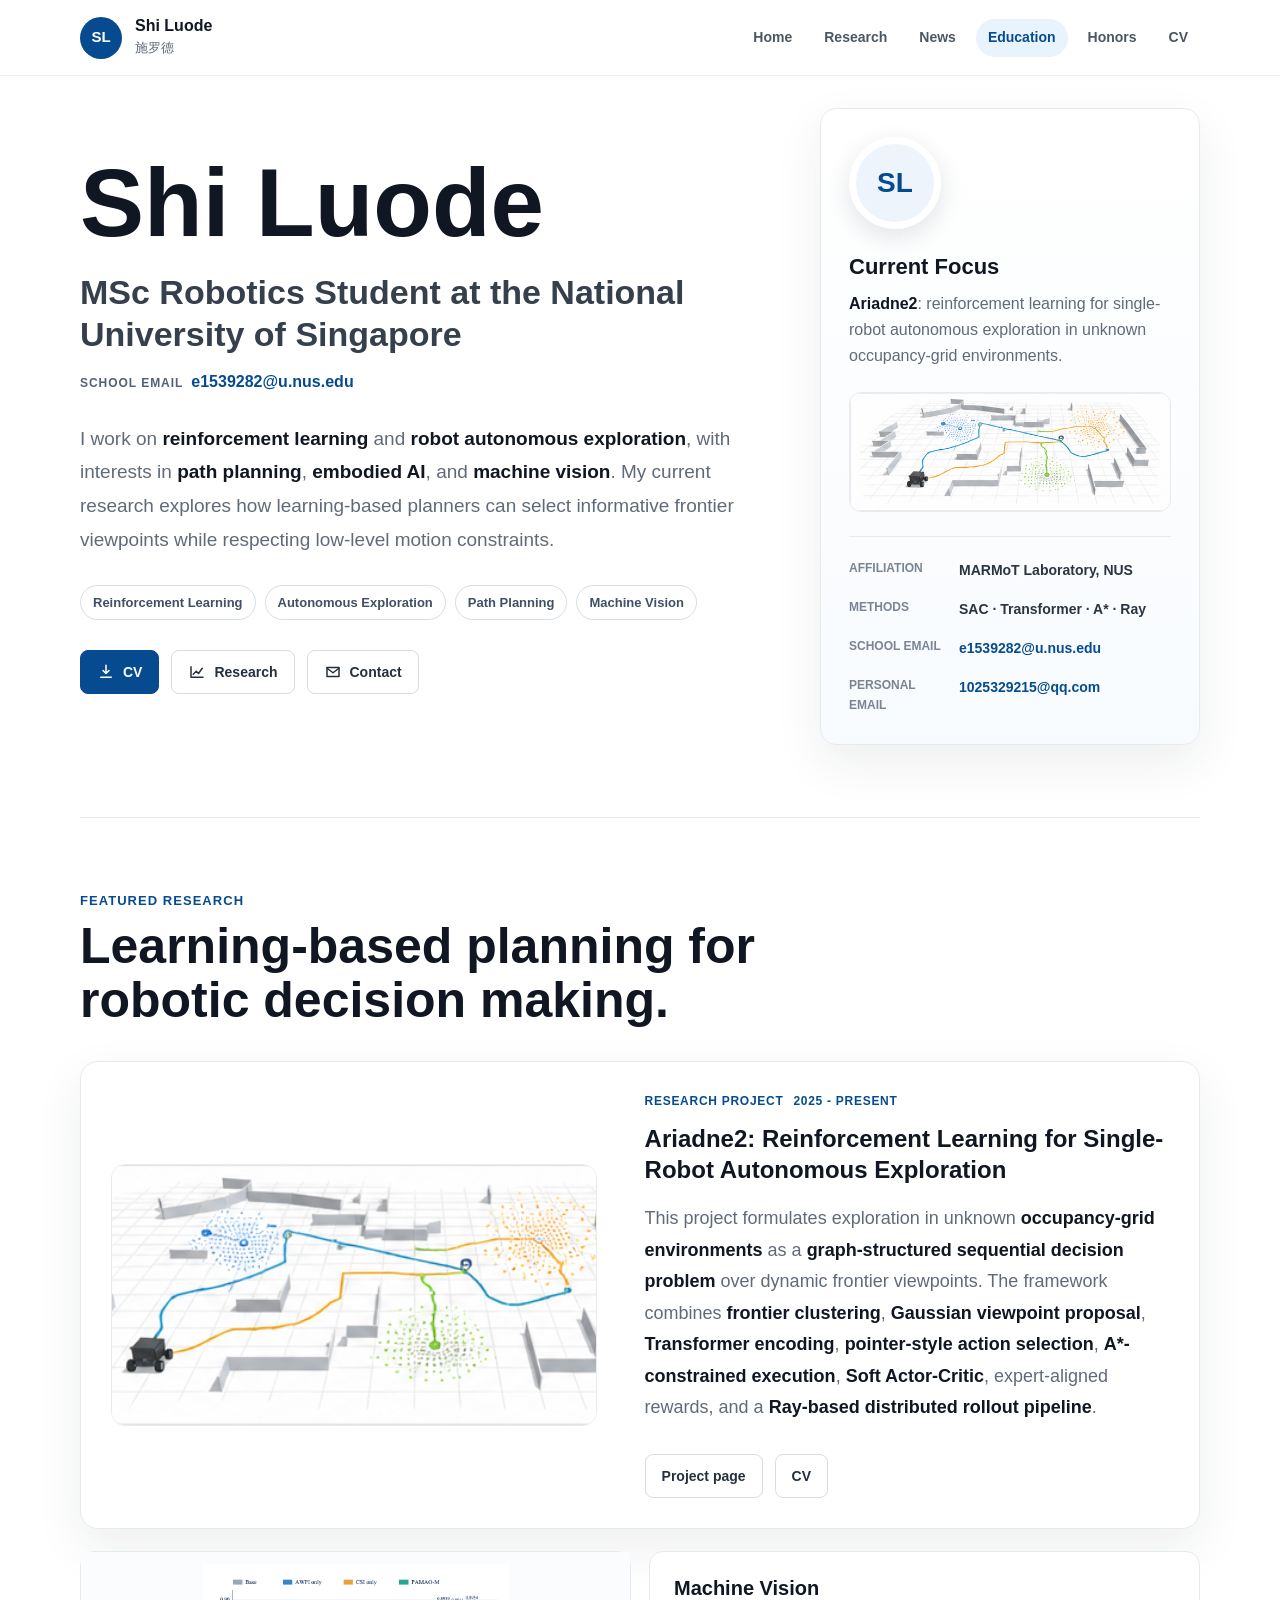
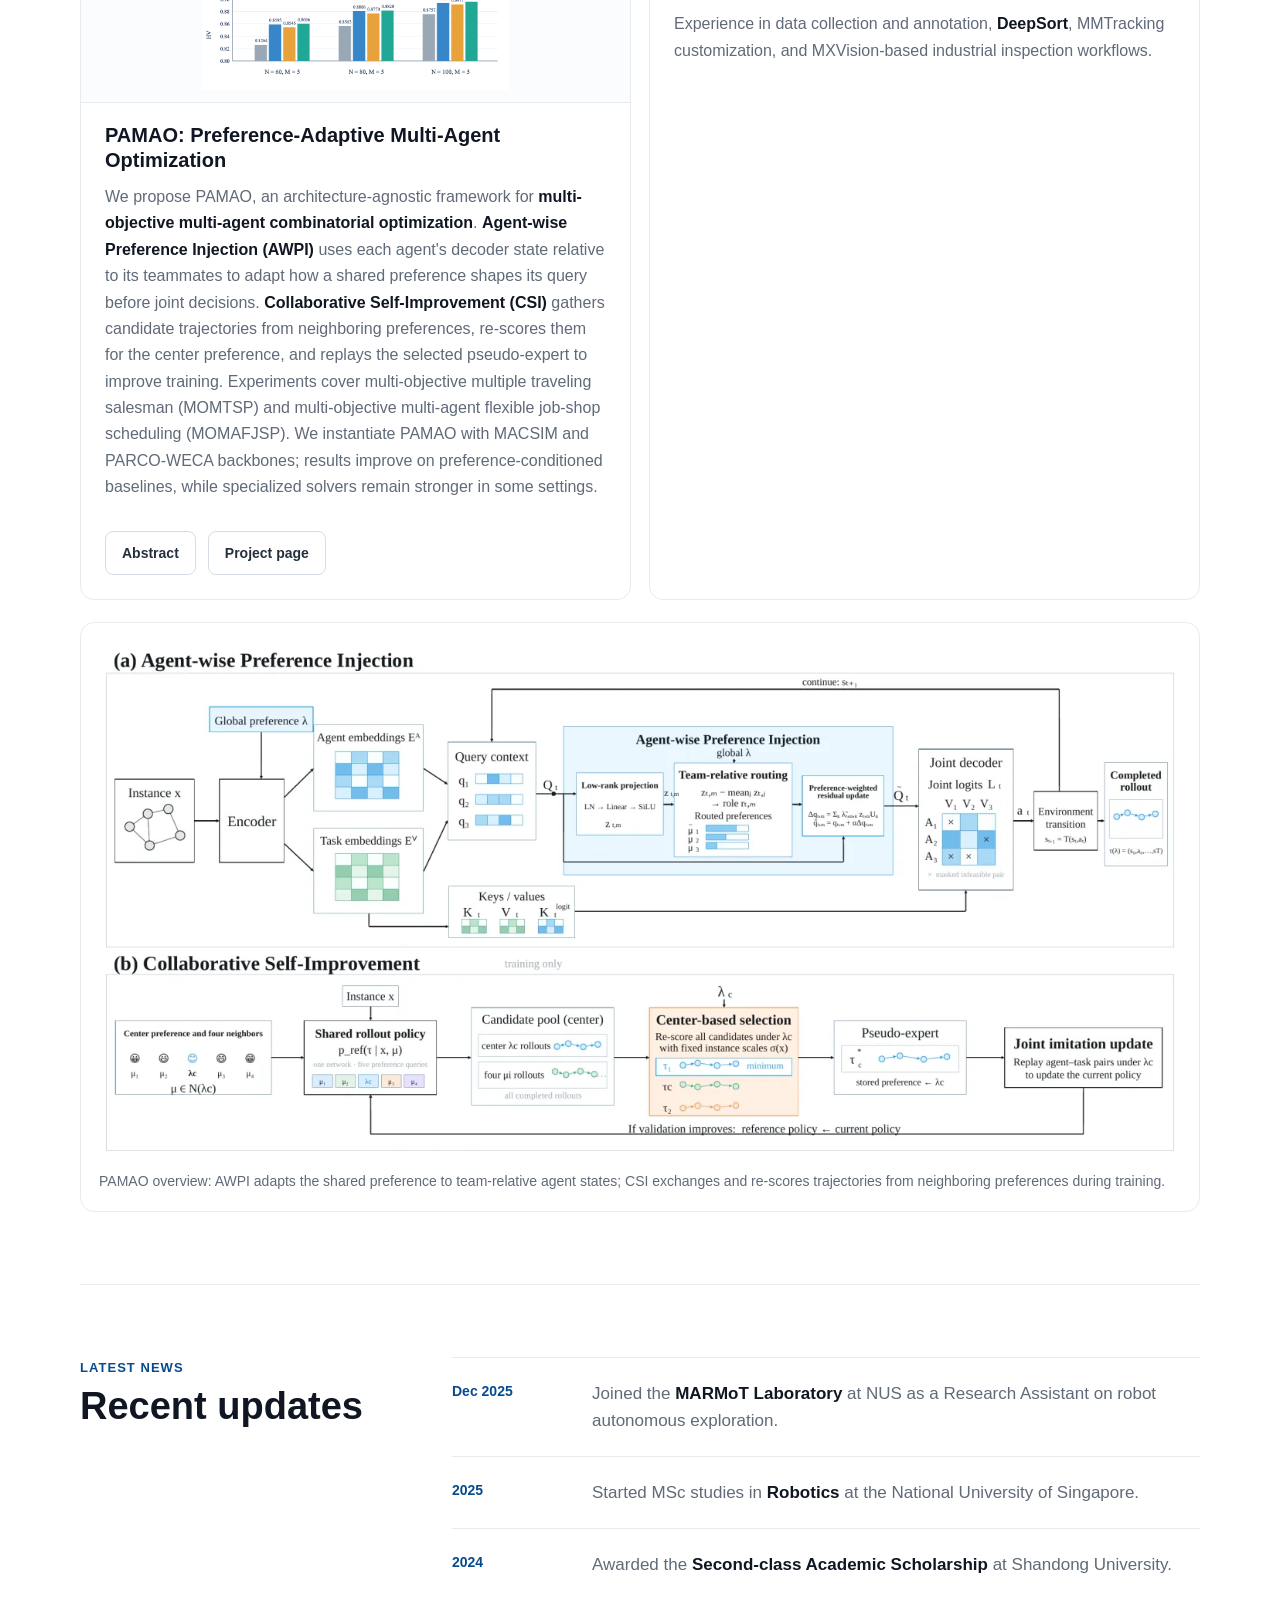
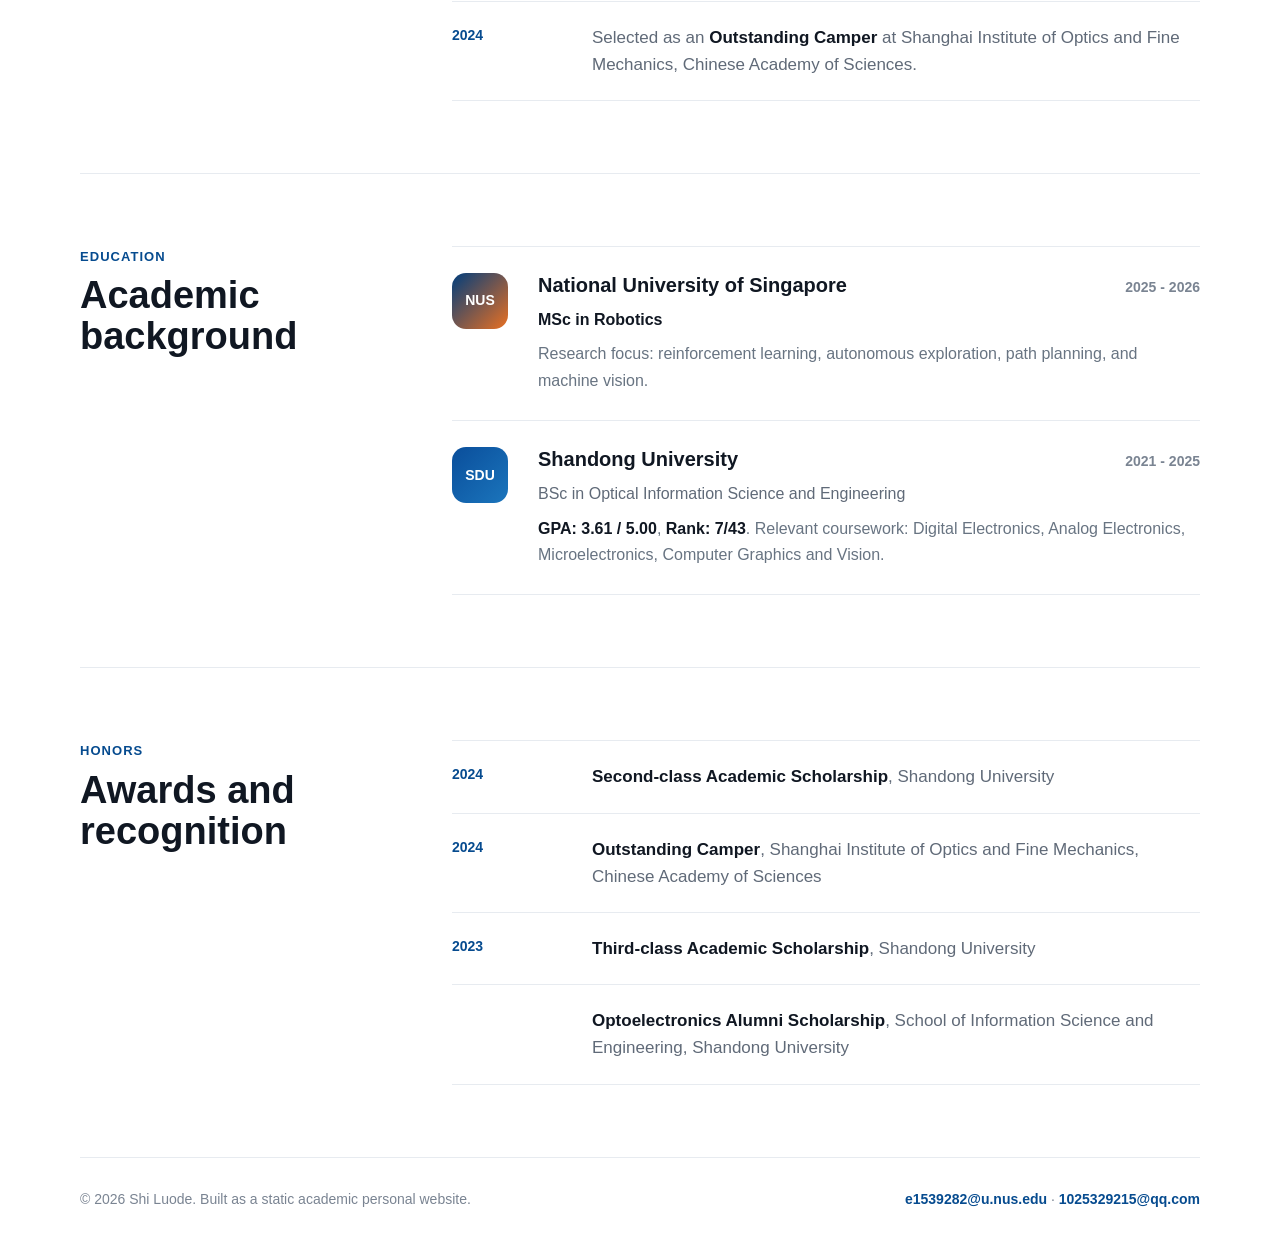
==== commit 0bbe422b: "Optimize project images and use canonical links" ====
--- a/index.html
+++ b/index.html
@@ -211,13 +211,13 @@
 
         <figure class="method-overview">
           <a
-            href="assets/img/pamao-method-overview.png"
+              href="assets/img/pamao-method-overview.webp"
             target="_blank"
             rel="noopener noreferrer"
             aria-label="Open the full-size PAMAO method overview in a new tab"
           >
             <img
-              src="assets/img/pamao-method-overview.png"
+              src="assets/img/pamao-method-overview.webp"
               alt="PAMAO diagram showing agent-wise preference injection before joint decisions and collaborative self-improvement during training"
               width="2300"
               height="1100"
--- a/styles.css
+++ b/styles.css
@@ -687,15 +687,17 @@
 
 .project-gallery {
   display: grid;
-  grid-template-columns: repeat(2, minmax(0, 1fr));
+  grid-template-columns: repeat(2, minmax(0, 360px));
+  justify-content: start;
   gap: 20px;
 }
 
-.media-card img {
+.media-card img,
+.media-card video {
   display: block;
   width: 100%;
   aspect-ratio: 2 / 3;
-  object-fit: cover;
+  object-fit: contain;
   background: #eef1f4;
 }
 
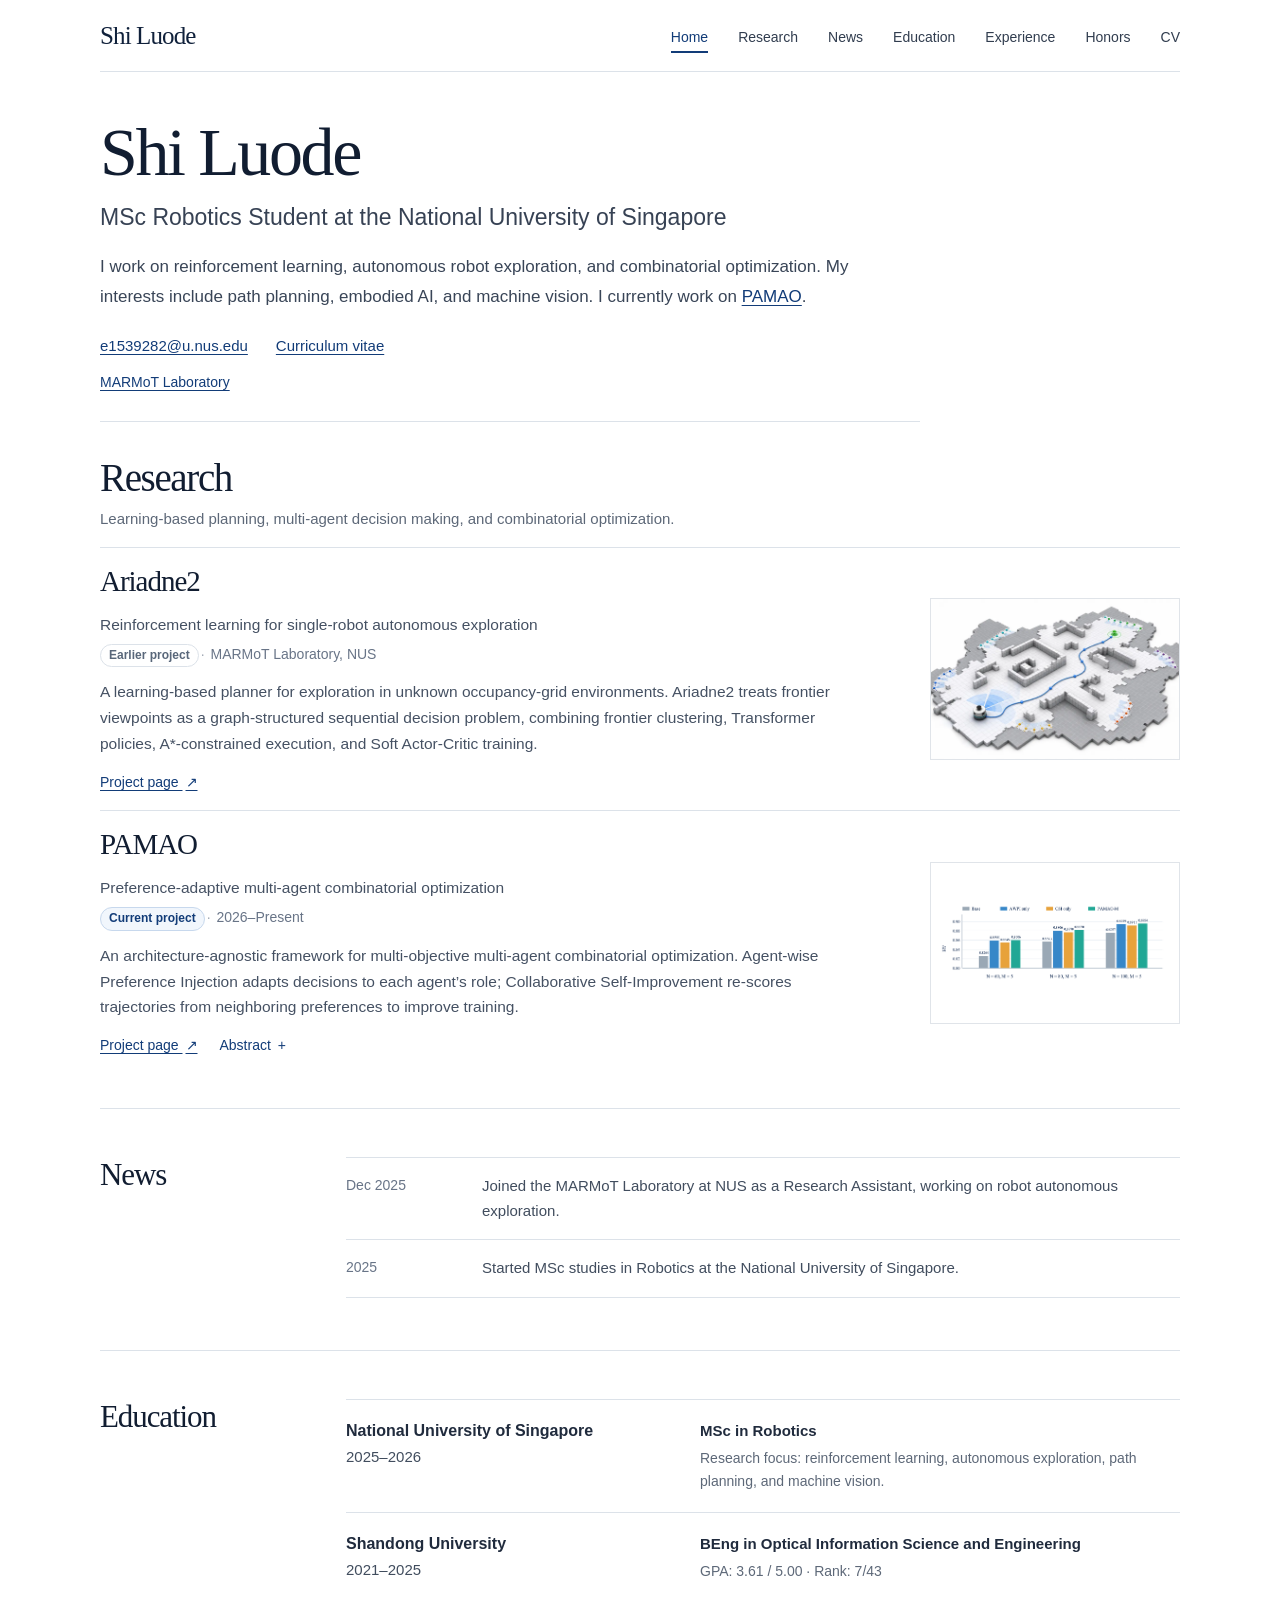
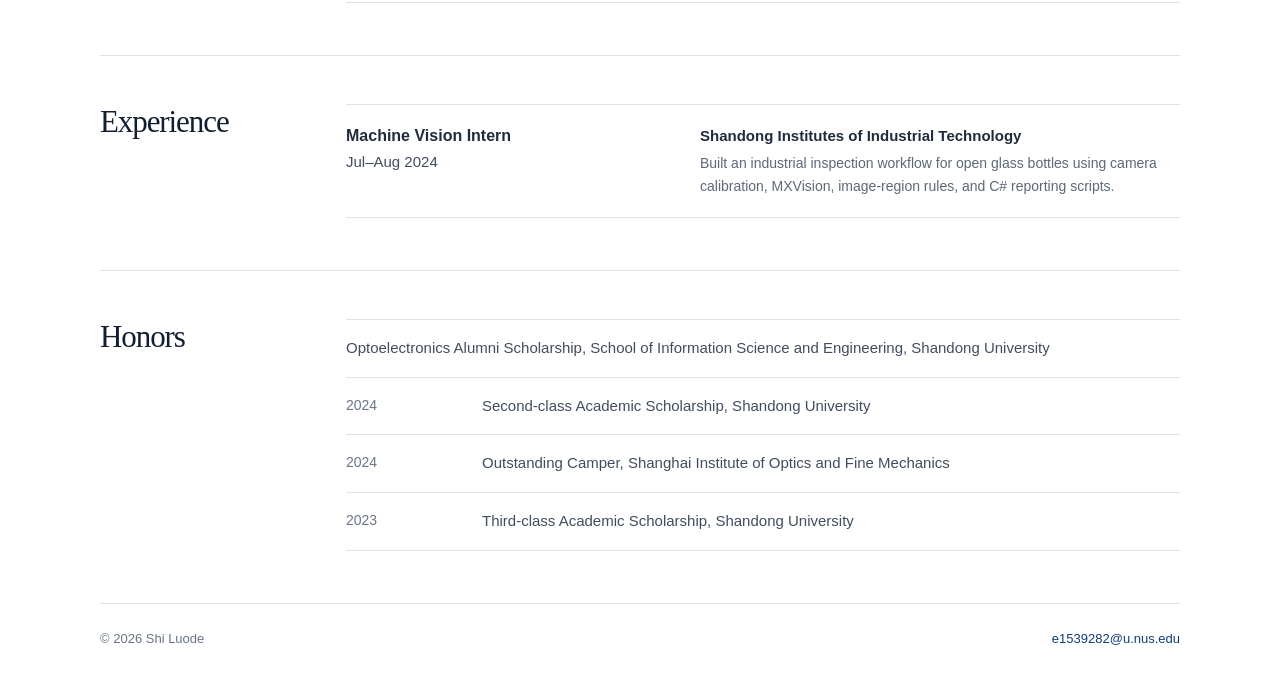
==== commit 3dc6cb33: "Refresh academic portfolio website" ====
--- a/index.html
+++ b/index.html
@@ -3,325 +3,149 @@
   <head>
     <meta charset="utf-8" />
     <meta name="viewport" content="width=device-width, initial-scale=1" />
+    <meta name="theme-color" content="#ffffff" />
     <title>Shi Luode | Robotics and Reinforcement Learning</title>
     <meta
       name="description"
-      content="Shi Luode's academic personal website for robotics, reinforcement learning, autonomous exploration, path planning, and machine vision."
+      content="Shi Luode is an MSc Robotics student at the National University of Singapore working on reinforcement learning, autonomous exploration, and multi-agent optimization."
     />
+    <link rel="canonical" href="https://starryneol.github.io/Personal_Web/" />
+    <meta property="og:type" content="website" />
+    <meta property="og:site_name" content="Shi Luode" />
+    <meta property="og:title" content="Shi Luode | Robotics and Reinforcement Learning" />
+    <meta property="og:description" content="MSc Robotics student at NUS. I work on robot exploration and multi-agent combinatorial optimization, currently focusing on PAMAO." />
+    <meta property="og:url" content="https://starryneol.github.io/Personal_Web/" />
+    <meta name="twitter:card" content="summary" />
+    <meta name="twitter:title" content="Shi Luode | Robotics and Reinforcement Learning" />
+    <meta name="twitter:description" content="MSc Robotics student at NUS. I work on robot exploration and multi-agent combinatorial optimization, currently focusing on PAMAO." />
     <link rel="icon" href="assets/img/favicon.svg" type="image/svg+xml" />
     <link rel="stylesheet" href="styles.css" />
   </head>
   <body>
+    <a class="skip-link" href="#main-content">Skip to main content</a>
     <header class="site-header">
-      <a class="brand" href="#home" aria-label="Shi Luode homepage">
-        <span class="brand-mark">SL</span>
-        <span>
-          <strong>Shi Luode</strong>
-          <small>施罗德</small>
-        </span>
-      </a>
-
-      <nav class="nav" aria-label="Primary navigation">
-        <a class="nav-link active" href="#home">Home</a>
+      <a class="brand" href="#home" aria-label="Shi Luode homepage">Shi Luode</a>
+      <button class="mobile-menu" type="button" aria-label="Open navigation" aria-expanded="false" aria-controls="site-nav">
+        <span></span><span></span>
+      </button>
+      <nav class="nav" id="site-nav" aria-label="Primary navigation">
+        <a class="nav-link active" href="#home" aria-current="location">Home</a>
         <a class="nav-link" href="#research">Research</a>
         <a class="nav-link" href="#news">News</a>
         <a class="nav-link" href="#education">Education</a>
+        <a class="nav-link" href="#experience">Experience</a>
         <a class="nav-link" href="#honors">Honors</a>
         <a class="nav-link" href="assets/docs/Shi_Luode_CV.pdf">CV</a>
       </nav>
-
-      <button class="mobile-menu" type="button" aria-label="Open navigation" aria-expanded="false">
-        <span></span>
-        <span></span>
-        <span></span>
-      </button>
     </header>
 
-    <main id="home">
-      <section class="hero section" aria-labelledby="intro-title">
-        <div class="hero-copy">
-          <h1 id="intro-title">Shi Luode</h1>
-          <p class="subtitle">MSc Robotics Student at the National University of Singapore</p>
-          <p class="hero-email">
-            <span>School email</span>
-            <a href="mailto:e1539282@u.nus.edu">e1539282@u.nus.edu</a>
-          </p>
-          <p class="intro">
-            I work on <strong>reinforcement learning</strong> and <strong>robot autonomous exploration</strong>,
-            with interests in <strong>path planning</strong>, <strong>embodied AI</strong>, and
-            <strong>machine vision</strong>. My current research explores how learning-based planners can
-            select informative frontier viewpoints while respecting low-level motion constraints.
-          </p>
-          <div class="interest-row" aria-label="Research interests">
-            <span>Reinforcement Learning</span>
-            <span>Autonomous Exploration</span>
-            <span>Path Planning</span>
-            <span>Machine Vision</span>
-          </div>
-          <div class="action-row">
-            <a class="button primary" href="assets/docs/Shi_Luode_CV.pdf">
-              <svg viewBox="0 0 24 24" aria-hidden="true">
-                <path d="M12 3v11m0 0 4-4m-4 4-4-4" />
-                <path d="M5 19h14" />
-              </svg>
-              CV
-            </a>
-            <a class="button" href="#research">
-              <svg viewBox="0 0 24 24" aria-hidden="true">
-                <path d="M4 19V5m0 14h16" />
-                <path d="m7 15 4-4 3 3 5-7" />
-              </svg>
-              Research
-            </a>
-            <a class="button" href="mailto:e1539282@u.nus.edu">
-              <svg viewBox="0 0 24 24" aria-hidden="true">
-                <path d="M4 6h16v12H4z" />
-                <path d="m4 7 8 6 8-6" />
-              </svg>
-              Contact
-            </a>
-          </div>
+    <main id="main-content" class="page-shell" tabindex="-1">
+      <section id="home" class="intro-section" aria-labelledby="intro-title">
+        <h1 id="intro-title">Shi Luode</h1>
+        <p class="subtitle">MSc Robotics Student at the National University of Singapore</p>
+        <p class="intro-copy">
+          I work on reinforcement learning, autonomous robot exploration, and combinatorial optimization. My
+          interests include path planning, embodied AI, and machine vision. I currently work on
+          <a href="#pamao">PAMAO</a>.
+        </p>
+        <div class="intro-links">
+          <a href="mailto:e1539282@u.nus.edu">e1539282@u.nus.edu</a>
+          <a href="assets/docs/Shi_Luode_CV.pdf">Curriculum vitae</a>
+        </div>
+        <p class="affiliation"><a href="https://marmotlab.org/" target="_blank" rel="noreferrer">MARMoT Laboratory</a></p>
+      </section>
+
+      <section id="research" class="content-section research-section" aria-labelledby="research-title">
+        <div class="section-intro">
+          <h2 id="research-title">Research</h2>
+          <p>Learning-based planning, multi-agent decision making, and combinatorial optimization.</p>
         </div>
 
-        <aside class="profile-card" aria-label="Profile summary">
-          <div class="avatar">SL</div>
-          <div>
-            <h2>Current Focus</h2>
+        <article class="research-entry">
+          <div class="research-copy">
+            <h3><a href="ariadne2/">Ariadne2</a></h3>
+            <p class="research-tagline">Reinforcement learning for single-robot autonomous exploration</p>
+            <p class="entry-meta"><span class="project-status">Earlier project</span><span aria-hidden="true">·</span> MARMoT Laboratory, NUS</p>
             <p>
-              <strong>Ariadne2</strong>: reinforcement learning for single-robot autonomous exploration
-              in unknown occupancy-grid environments.
+              A learning-based planner for exploration in unknown occupancy-grid environments. Ariadne2 treats
+              frontier viewpoints as a graph-structured sequential decision problem, combining frontier
+              clustering, Transformer policies, A*-constrained execution, and Soft Actor-Critic training.
             </p>
+            <div class="entry-links"><a href="ariadne2/">Project page <span aria-hidden="true">↗</span></a></div>
           </div>
-          <figure class="focus-visual">
-            <img
-              src="assets/img/ariadne-exploration-map.png"
-              alt="Ariadne2 autonomous exploration map with robot path and candidate frontier regions"
-            />
-          </figure>
-          <dl class="facts">
-            <div>
-              <dt>Affiliation</dt>
-              <dd>MARMoT Laboratory, NUS</dd>
+          <a class="research-thumb" href="ariadne2/" aria-label="View the Ariadne2 project">
+            <img src="assets/img/ariadne2/overview.webp" alt="Exploration map showing a robot route and candidate frontier viewpoints" loading="lazy" width="1200" height="676" />
+          </a>
+        </article>
+
+        <article id="pamao" class="research-entry">
+          <div class="research-copy">
+            <h3><a href="pamao/">PAMAO</a></h3>
+            <p class="research-tagline">Preference-adaptive multi-agent combinatorial optimization</p>
+            <p class="entry-meta"><span class="project-status project-status-current">Current project</span><span aria-hidden="true">·</span> 2026–Present</p>
+            <p>
+              An architecture-agnostic framework for multi-objective multi-agent combinatorial optimization.
+              Agent-wise Preference Injection adapts decisions to each agent’s role; Collaborative
+              Self-Improvement re-scores trajectories from neighboring preferences to improve training.
+            </p>
+            <div class="entry-links"><a href="pamao/">Project page <span aria-hidden="true">↗</span></a><button type="button" data-toggle="pamao-abstract" aria-controls="pamao-abstract" aria-expanded="false">Abstract <span aria-hidden="true">+</span></button></div>
+            <div id="pamao-abstract" class="abstract is-collapsed">
+              <p>
+                Existing neural solvers for multi-agent combinatorial optimization coordinate multiple agents
+                toward a single global objective. PAMAO addresses the multi-objective setting by accounting for
+                the agents’ distinct, evolving states during decision-making and by reusing solutions from nearby
+                preference subproblems during learning. Experiments evaluate MOMTSP, MOHCVRP, and MOMAFJSP
+                across MACSIM and PARCO-WECA backbones.
+              </p>
             </div>
-            <div>
-              <dt>Methods</dt>
-              <dd>SAC · Transformer · A* · Ray</dd>
-            </div>
-            <div>
-              <dt>School Email</dt>
-              <dd><a href="mailto:e1539282@u.nus.edu">e1539282@u.nus.edu</a></dd>
-            </div>
-            <div>
-              <dt>Personal Email</dt>
-              <dd><a href="mailto:1025329215@qq.com">1025329215@qq.com</a></dd>
-            </div>
-          </dl>
-        </aside>
+          </div>
+          <a class="research-thumb research-thumb-chart" href="pamao/" aria-label="View PAMAO results">
+            <img src="assets/img/pamao/momtsp-ablation.png" alt="Ablation results for PAMAO components on MOMTSP" loading="lazy" width="950" height="390" />
+          </a>
+        </article>
       </section>
 
-      <section id="research" class="section split-section" aria-labelledby="research-title">
-        <div class="section-heading">
-          <p>Featured Research</p>
-          <h2 id="research-title">Learning-based planning for robotic decision making.</h2>
+      <section id="news" class="content-section split-section" aria-labelledby="news-title">
+        <div class="section-intro"><h2 id="news-title">News</h2></div>
+        <div class="simple-list timeline">
+          <article><time datetime="2025-12">Dec 2025</time><p>Joined the MARMoT Laboratory at NUS as a Research Assistant, working on robot autonomous exploration.</p></article>
+          <article><time datetime="2025">2025</time><p>Started MSc studies in Robotics at the National University of Singapore.</p></article>
         </div>
+      </section>
 
-        <article class="featured-project">
-          <div class="project-visual">
-            <img
-              src="assets/img/ariadne-exploration-map.png"
-              alt="Ariadne2 autonomous exploration map with robot path and candidate frontier regions"
-            />
-          </div>
-          <div class="project-copy">
-            <div class="project-meta">
-              <span>Research Project</span>
-              <span>2025 - Present</span>
-            </div>
-            <h3>Ariadne2: Reinforcement Learning for Single-Robot Autonomous Exploration</h3>
-            <p>
-              This project formulates exploration in unknown <strong>occupancy-grid environments</strong>
-              as a <strong>graph-structured sequential decision problem</strong> over dynamic frontier
-              viewpoints. The framework combines <strong>frontier clustering</strong>,
-              <strong>Gaussian viewpoint proposal</strong>, <strong>Transformer encoding</strong>,
-              <strong>pointer-style action selection</strong>, <strong>A*-constrained execution</strong>,
-              <strong>Soft Actor-Critic</strong>, expert-aligned rewards, and a
-              <strong>Ray-based distributed rollout pipeline</strong>.
-            </p>
-            <div class="project-links">
-              <a href="ariadne2/">Project page</a>
-              <a href="assets/docs/Shi_Luode_CV.pdf">CV</a>
-            </div>
-          </div>
-        </article>
-
-        <div class="research-list">
+      <section id="education" class="content-section split-section" aria-labelledby="education-title">
+        <div class="section-intro"><h2 id="education-title">Education</h2></div>
+        <div class="simple-list education-list">
           <article>
-            <div class="research-card-visual">
-              <img
-                src="assets/img/pamao/momtsp-ablation.png"
-                alt="MOMTSP ablation chart comparing the base method, AWPI, CSI, and PAMAO-M"
-                loading="lazy"
-              />
-            </div>
-            <h3>PAMAO: Preference-Adaptive Multi-Agent Optimization</h3>
-            <p>
-              We propose PAMAO, an architecture-agnostic framework for
-              <strong>multi-objective multi-agent combinatorial optimization</strong>. <strong>Agent-wise
-              Preference Injection (AWPI)</strong> uses each agent's decoder state relative to its teammates
-              to adapt how a shared preference shapes its query before joint decisions. <strong>Collaborative
-              Self-Improvement (CSI)</strong> gathers candidate trajectories from neighboring preferences,
-              re-scores them for the center preference, and replays the selected pseudo-expert to improve
-              training. Experiments cover multi-objective multiple traveling salesman (MOMTSP) and
-              multi-objective multi-agent flexible job-shop scheduling (MOMAFJSP). We instantiate PAMAO
-              with MACSIM and PARCO-WECA backbones; results improve on preference-conditioned baselines,
-              while specialized solvers remain stronger in some settings.
-            </p>
-            <div class="project-links">
-              <button type="button" data-toggle="pamao-abstract">Abstract</button>
-              <a href="pamao/">Project page</a>
-            </div>
-            <p id="pamao-abstract" class="abstract is-collapsed">
-              Existing neural solvers for multi-agent combinatorial optimization (MACO) coordinate the
-              decisions of multiple agents, such as vehicles in routing and machines in scheduling,
-              toward a single global objective. In practice, however, applications often involve
-              conflicting objectives, giving rise to multi-objective MACO (MOMACO). Extending existing
-              multi-objective neural methods to MOMACO is non-trivial because they overlook the
-              multi-agent structure in both decision-making and learning. In decision-making, a shared
-              preference must induce different decisions for agents with distinct, evolving states; in
-              learning, solutions obtained under different preferences should be exploited as
-              complementary supervision for improving the Pareto front (PF). To address these
-              challenges, we propose PAMAO, an architecture-agnostic framework for MOMACO. First, we
-              introduce an agent-wise preference adaptation module that contextualizes the shared
-              preference with each agent's state relative to its teammates, yielding agent-specific
-              queries at each decision step. Second, we propose a neighborhood collaborative
-              self-improving scheme in which each preference subproblem selects its supervision from
-              the expert solutions within its neighborhood. Experiments on multi-objective routing and
-              scheduling problems show that PAMAO consistently improves the PFs of its multi-objective
-              base method across two MACO backbones.
-            </p>
+            <div><h3>National University of Singapore</h3><p class="entry-meta">2025–2026</p></div>
+            <div><p><strong>MSc in Robotics</strong></p><p class="muted">Research focus: reinforcement learning, autonomous exploration, path planning, and machine vision.</p></div>
           </article>
           <article>
-            <h3>Machine Vision</h3>
-            <p>
-              Experience in data collection and annotation, <strong>DeepSort</strong>,
-              MMTracking customization, and MXVision-based industrial inspection workflows.
-            </p>
-          </article>
-        </div>
-
-        <figure class="method-overview">
-          <a
-              href="assets/img/pamao-method-overview.webp"
-            target="_blank"
-            rel="noopener noreferrer"
-            aria-label="Open the full-size PAMAO method overview in a new tab"
-          >
-            <img
-              src="assets/img/pamao-method-overview.webp"
-              alt="PAMAO diagram showing agent-wise preference injection before joint decisions and collaborative self-improvement during training"
-              width="2300"
-              height="1100"
-              loading="lazy"
-            />
-          </a>
-          <figcaption>
-            PAMAO overview: AWPI adapts the shared preference to team-relative agent states; CSI
-            exchanges and re-scores trajectories from neighboring preferences during training.
-          </figcaption>
-        </figure>
-      </section>
-
-      <section id="news" class="section two-column" aria-labelledby="news-title">
-        <div class="section-heading compact">
-          <p>Latest News</p>
-          <h2 id="news-title">Recent updates</h2>
-        </div>
-        <div class="timeline">
-          <article>
-            <time>Dec 2025</time>
-            <p>Joined the <strong>MARMoT Laboratory</strong> at NUS as a Research Assistant on robot autonomous exploration.</p>
-          </article>
-          <article>
-            <time>2025</time>
-            <p>Started MSc studies in <strong>Robotics</strong> at the National University of Singapore.</p>
-          </article>
-          <article>
-            <time>2024</time>
-            <p>Awarded the <strong>Second-class Academic Scholarship</strong> at Shandong University.</p>
-          </article>
-          <article>
-            <time>2024</time>
-            <p>Selected as an <strong>Outstanding Camper</strong> at Shanghai Institute of Optics and Fine Mechanics, Chinese Academy of Sciences.</p>
+            <div><h3>Shandong University</h3><p class="entry-meta">2021–2025</p></div>
+            <div><p><strong>BEng in Optical Information Science and Engineering</strong></p><p class="muted">GPA: 3.61 / 5.00 · Rank: 7/43</p></div>
           </article>
         </div>
       </section>
 
-      <section id="education" class="section two-column" aria-labelledby="education-title">
-        <div class="section-heading compact">
-          <p>Education</p>
-          <h2 id="education-title">Academic background</h2>
-        </div>
-        <div class="education-list">
-          <article>
-            <div class="school-mark nus-mark">NUS</div>
-            <div>
-              <div class="row-title">
-                <h3>National University of Singapore</h3>
-                <span>2025 - 2026</span>
-              </div>
-              <p><strong>MSc in Robotics</strong></p>
-              <p class="muted">Research focus: reinforcement learning, autonomous exploration, path planning, and machine vision.</p>
-            </div>
-          </article>
-          <article>
-            <div class="school-mark sdu-mark">SDU</div>
-            <div>
-              <div class="row-title">
-                <h3>Shandong University</h3>
-                <span>2021 - 2025</span>
-              </div>
-              <p>BSc in Optical Information Science and Engineering</p>
-              <p class="muted"><strong>GPA: 3.61 / 5.00</strong>, <strong>Rank: 7/43</strong>. Relevant coursework: Digital Electronics, Analog Electronics, Microelectronics, Computer Graphics and Vision.</p>
-            </div>
-          </article>
+      <section id="experience" class="content-section split-section" aria-labelledby="experience-title">
+        <div class="section-intro"><h2 id="experience-title">Experience</h2></div>
+        <div class="simple-list experience-list">
+          <article><div><h3>Machine Vision Intern</h3><p class="entry-meta">Jul–Aug 2024</p></div><div><p><strong>Shandong Institutes of Industrial Technology</strong></p><p class="muted">Built an industrial inspection workflow for open glass bottles using camera calibration, MXVision, image-region rules, and C# reporting scripts.</p></div></article>
         </div>
       </section>
 
-      <section id="honors" class="section two-column" aria-labelledby="honors-title">
-        <div class="section-heading compact">
-          <p>Honors</p>
-          <h2 id="honors-title">Awards and recognition</h2>
-        </div>
-        <div class="honors-list">
-          <article>
-            <time>2024</time>
-            <p><strong>Second-class Academic Scholarship</strong>, Shandong University</p>
-          </article>
-          <article>
-            <time>2024</time>
-            <p><strong>Outstanding Camper</strong>, Shanghai Institute of Optics and Fine Mechanics, Chinese Academy of Sciences</p>
-          </article>
-          <article>
-            <time>2023</time>
-            <p><strong>Third-class Academic Scholarship</strong>, Shandong University</p>
-          </article>
-          <article>
-            <time></time>
-            <p><strong>Optoelectronics Alumni Scholarship</strong>, School of Information Science and Engineering, Shandong University</p>
-          </article>
+      <section id="honors" class="content-section split-section" aria-labelledby="honors-title">
+        <div class="section-intro"><h2 id="honors-title">Honors</h2></div>
+        <div class="simple-list honors-list">
+          <article class="honor-undated"><p>Optoelectronics Alumni Scholarship, School of Information Science and Engineering, Shandong University</p></article>
+          <article><time>2024</time><p>Second-class Academic Scholarship, Shandong University</p></article>
+          <article><time>2024</time><p>Outstanding Camper, Shanghai Institute of Optics and Fine Mechanics</p></article>
+          <article><time>2023</time><p>Third-class Academic Scholarship, Shandong University</p></article>
         </div>
       </section>
     </main>
 
-    <footer class="site-footer">
-      <p>© 2026 Shi Luode. Built as a static academic personal website.</p>
-      <div>
-        <a href="mailto:e1539282@u.nus.edu">e1539282@u.nus.edu</a>
-        <span aria-hidden="true"> · </span>
-        <a href="mailto:1025329215@qq.com">1025329215@qq.com</a>
-      </div>
-    </footer>
-
+    <footer class="site-footer"><span>© <span data-current-year>2026</span> Shi Luode</span><a href="mailto:e1539282@u.nus.edu">e1539282@u.nus.edu</a></footer>
     <script src="script.js"></script>
   </body>
 </html>
--- a/styles.css
+++ b/styles.css
@@ -1,1009 +1,282 @@
 :root {
-  --bg: #ffffff;
-  --paper: #f7f9fb;
-  --surface: #ffffff;
-  --text: #1f242c;
-  --muted: #606a78;
-  --quiet: #7a8492;
-  --line: #e7ebf0;
-  --line-strong: #d6dde6;
-  --blue: #064b8f;
-  --blue-2: #1c6da8;
-  --blue-soft: #e8f3fc;
-  --ink: #101722;
-  --shadow: 0 18px 48px rgba(22, 38, 57, 0.08);
-  --max: 1120px;
-}
-
-* {
-  box-sizing: border-box;
-}
-
-html {
-  scroll-behavior: smooth;
-}
-
+  color-scheme: light;
+  --page: #fff;
+  --ink: #172235;
+  --muted: #5d6878;
+  --quiet: #687487;
+  --navy: #123c78;
+  --line: #dce2e9;
+  --soft: #f5f7fa;
+  --content: 1080px;
+  --reading: 820px;
+}
+
+* { box-sizing: border-box; }
+html { scroll-behavior: smooth; scroll-padding-top: 86px; }
 body {
   margin: 0;
-  background: var(--bg);
-  color: var(--text);
-  font-family: -apple-system, BlinkMacSystemFont, "Segoe UI", Helvetica, Arial, sans-serif;
-  font-size: 17px;
-  line-height: 1.65;
-  letter-spacing: 0;
-}
-
-a {
-  color: inherit;
-  text-decoration: none;
-}
-
-strong {
   color: var(--ink);
-  font-weight: 850;
-}
+  background: var(--page);
+  font-family: Inter, -apple-system, BlinkMacSystemFont, "Segoe UI", Arial, sans-serif;
+  font-size: 16px;
+  line-height: 1.68;
+  -webkit-font-smoothing: antialiased;
+  text-rendering: optimizeLegibility;
+}
+a { color: var(--navy); text-decoration-thickness: 1px; text-underline-offset: 3px; }
+a:hover { color: #285ca0; }
+a:focus-visible, button:focus-visible { outline: 2px solid #315d99; outline-offset: 4px; }
+strong { color: #202b3d; font-weight: 650; }
+.skip-link {
+  position: fixed;
+  z-index: 100;
+  top: 12px;
+  left: 12px;
+  padding: 9px 13px;
+  transform: translateY(calc(-100% - 20px));
+  border-radius: 3px;
+  color: #fff;
+  background: var(--navy);
+  font-size: 14px;
+  text-decoration: none;
+}
+.skip-link:focus { transform: translateY(0); }
+#main-content { scroll-margin-top: 86px; }
 
 .site-header {
   position: sticky;
+  z-index: 20;
   top: 0;
-  z-index: 30;
   display: flex;
   align-items: center;
   justify-content: space-between;
-  width: 100%;
-  min-height: 76px;
-  padding: 0 max(28px, calc((100vw - var(--max)) / 2));
-  border-bottom: 1px solid rgba(231, 235, 240, 0.9);
-  background: rgba(255, 255, 255, 0.88);
-  backdrop-filter: blur(18px);
-}
-
+  width: min(calc(100% - 64px), var(--content));
+  min-height: 72px;
+  margin: 0 auto;
+  border-bottom: 1px solid var(--line);
+  background: rgba(255, 255, 255, 0.97);
+}
 .brand {
+  color: #10213b;
+  font-family: Georgia, "Times New Roman", serif;
+  font-size: 25px;
+  line-height: 1;
+  text-decoration: none;
+  letter-spacing: -0.035em;
+}
+.nav { display: flex; align-items: center; gap: 30px; }
+.nav-link {
+  position: relative;
+  padding: 25px 0 22px;
+  color: #313d4f;
+  font-size: 14px;
+  line-height: 1.2;
+  text-decoration: none;
+  transition: color 140ms ease;
+}
+.nav-link:hover, .nav-link.active { color: var(--navy); }
+.nav-link.active::after {
+  position: absolute;
+  right: 0;
+  bottom: 14px;
+  left: 0;
+  height: 2px;
+  background: var(--navy);
+  content: "";
+}
+.mobile-menu { display: none; }
+
+.page-shell { width: min(calc(100% - 64px), var(--content)); margin: 0 auto; }
+.intro-section {
+  max-width: var(--reading);
+  padding: 70px 0 52px;
+  border-bottom: 1px solid var(--line);
+}
+h1, h2, .research-copy h3, .project-title {
+  color: #111d31;
+  font-family: Georgia, "Times New Roman", serif;
+  font-weight: 400;
+  letter-spacing: -0.035em;
+}
+.intro-section h1 {
+  margin: 0;
+  font-size: clamp(48px, 6vw, 68px);
+  line-height: 1.06;
+}
+.subtitle {
+  margin: 13px 0 0;
+  color: #374254;
+  font-size: clamp(19px, 2.3vw, 23px);
+  line-height: 1.45;
+}
+.intro-copy {
+  max-width: 800px;
+  margin: 18px 0 0;
+  color: #394557;
+  font-size: 17px;
+  line-height: 1.72;
+}
+.intro-links { display: flex; flex-wrap: wrap; gap: 10px 28px; margin-top: 22px; }
+.intro-links a { font-size: 15px; }
+.affiliation { display: flex; flex-wrap: wrap; gap: 4px 16px; margin: 14px 0 0; color: var(--muted); font-size: 14px; line-height: 1.5; }
+.affiliation a { width: fit-content; }
+
+.content-section { scroll-margin-top: 86px; padding: 48px 0 52px; border-bottom: 1px solid var(--line); }
+.section-intro { margin: 0 0 24px; }
+.section-intro h2 { margin: 0; font-size: 39px; line-height: 1.15; }
+.section-intro p { margin: 5px 0 0; color: var(--muted); font-size: 15px; }
+.research-entry {
+  display: grid;
+  grid-template-columns: minmax(0, 1fr) 250px;
+  gap: 44px;
+  align-items: center;
+  padding: 28px 0;
+  border-top: 1px solid var(--line);
+}
+.research-copy h3 { max-width: 740px; margin: 0; font-size: 29px; line-height: 1.24; }
+.research-copy h3 a { color: inherit; text-decoration: none; }
+.research-copy h3 a:hover { color: var(--navy); }
+.research-tagline { margin: 3px 0 0; color: #394557; font-size: 16px; line-height: 1.45; }
+.entry-meta { margin: 6px 0 0; color: var(--quiet); font-size: 14px; line-height: 1.5; }
+.entry-meta > span:not(.project-status) { padding: 0 2px; color: #a2aab5; }
+.project-status {
   display: inline-flex;
   align-items: center;
-  gap: 13px;
-  min-width: 0;
-}
-
-.brand-mark {
+  padding: 2px 8px;
+  border: 1px solid #dce2e9;
+  border-radius: 999px;
+  color: #59677a;
+  font-size: 12px;
+  font-weight: 600;
+  line-height: 1.45;
+  white-space: nowrap;
+}
+.project-status-current { border-color: #c7d8ed; color: #123c78; background: #f1f6fc; }
+.research-copy > p:not(.entry-meta) { max-width: 730px; margin: 12px 0 0; color: #455163; font-size: 15.5px; line-height: 1.67; }
+.entry-links { display: flex; flex-wrap: wrap; gap: 22px; margin-top: 14px; font-size: 14px; }
+.entry-links a, .entry-links button { color: var(--navy); }
+.entry-links button {
+  padding: 0;
+  border: 0;
+  background: transparent;
+  font: inherit;
+  cursor: pointer;
+}
+.entry-links a span, .entry-links button span { padding-left: 3px; }
+.research-thumb {
   display: grid;
   place-items: center;
-  width: 42px;
-  height: 42px;
-  border-radius: 50%;
-  background: var(--blue);
-  color: #fff;
-  font-size: 15px;
-  font-weight: 850;
-}
-
-.brand strong {
-  display: block;
-  color: var(--ink);
-  font-size: 16px;
-  line-height: 1.15;
-}
-
-.brand small {
-  display: block;
-  margin-top: 2px;
-  color: var(--muted);
-  font-size: 13px;
-}
-
-.nav {
-  display: flex;
-  align-items: center;
-  gap: 8px;
-}
-
-.nav-link {
-  display: inline-flex;
-  align-items: center;
-  min-height: 38px;
-  padding: 7px 12px;
-  border-radius: 999px;
-  color: #4d5663;
-  font-size: 14px;
-  font-weight: 750;
-  transition: color 160ms ease, background 160ms ease;
-}
-
-.nav-link:hover,
-.nav-link.active {
-  background: var(--blue-soft);
-  color: var(--blue);
-}
-
-main {
-  width: min(calc(100% - 56px), var(--max));
-  margin: 0 auto;
-}
-
-.section {
-  scroll-margin-top: 102px;
-  padding: 72px 0;
-  border-bottom: 1px solid var(--line);
-}
-
-.hero {
-  display: grid;
-  grid-template-columns: minmax(0, 1.35fr) 380px;
-  gap: 72px;
-  align-items: center;
-  min-height: 680px;
-  padding-top: 32px;
-}
-
-.hero-copy h1 {
-  margin: 0;
-  color: var(--ink);
-  font-size: clamp(54px, 8vw, 96px);
-  line-height: 0.94;
-  font-weight: 880;
-  letter-spacing: 0;
-}
-
-.subtitle {
-  max-width: 740px;
-  margin: 22px 0 0;
-  color: #36404d;
-  font-size: clamp(22px, 3vw, 34px);
-  line-height: 1.25;
-  font-weight: 760;
-}
-
-.hero-email {
-  display: flex;
-  flex-wrap: wrap;
-  align-items: baseline;
-  gap: 8px;
-  margin: 14px 0 0;
-  color: var(--muted);
-  font-size: 16px;
-  line-height: 1.5;
-}
-
-.hero-email span {
-  color: #536176;
-  font-size: 12px;
-  font-weight: 800;
-  letter-spacing: 0.08em;
-  text-transform: uppercase;
-}
-
-.hero-email a {
-  color: var(--blue);
-  font-weight: 700;
-  text-decoration: none;
-}
-
-.hero-email a:hover,
-.hero-email a:focus-visible {
-  text-decoration: underline;
-  text-underline-offset: 3px;
-}
-
-.intro {
-  max-width: 780px;
-  margin: 28px 0 0;
-  color: var(--muted);
-  font-size: 19px;
-  line-height: 1.78;
-}
-
-.interest-row {
-  display: flex;
-  flex-wrap: wrap;
-  gap: 9px;
-  margin-top: 28px;
-}
-
-.interest-row span {
-  display: inline-flex;
-  align-items: center;
-  min-height: 32px;
-  padding: 6px 12px;
-  border: 1px solid var(--line-strong);
-  border-radius: 999px;
-  color: #415064;
+  width: 100%;
+  height: 162px;
+  overflow: hidden;
+  border: 1px solid #e0e4e9;
   background: #fff;
-  font-size: 13px;
-  font-weight: 780;
-}
-
-.action-row,
-.project-links {
-  display: flex;
-  flex-wrap: wrap;
-  gap: 12px;
-  margin-top: 30px;
-}
-
-.button,
-.project-links a,
-.project-links button {
-  display: inline-flex;
-  align-items: center;
-  justify-content: center;
-  gap: 8px;
-  min-height: 44px;
-  padding: 10px 16px;
-  border: 1px solid var(--line-strong);
-  border-radius: 8px;
-  background: #fff;
-  color: #26303c;
-  font: inherit;
-  font-size: 14px;
-  font-weight: 820;
-  line-height: 1;
-  cursor: pointer;
-  transition: border-color 160ms ease, background 160ms ease, color 160ms ease, transform 160ms ease;
-}
-
-.button svg {
-  width: 18px;
-  height: 18px;
-  fill: none;
-  stroke: currentColor;
-  stroke-linecap: round;
-  stroke-linejoin: round;
-  stroke-width: 2;
-}
-
-.button:hover,
-.project-links a:hover,
-.project-links button:hover {
-  border-color: var(--blue);
-  color: var(--blue);
-  transform: translateY(-1px);
-}
-
-.button.primary {
-  border-color: var(--blue);
-  background: var(--blue);
-  color: #fff;
-}
-
-.button.primary:hover {
-  background: #033b73;
-  color: #fff;
-}
-
-.profile-card {
-  padding: 28px;
-  border: 1px solid var(--line);
-  border-radius: 16px;
-  background: linear-gradient(180deg, #fff 0%, #f8fbfe 100%);
-  box-shadow: var(--shadow);
-}
-
-.avatar {
-  display: grid;
-  place-items: center;
-  width: 92px;
-  height: 92px;
-  margin-bottom: 24px;
-  border: 7px solid #fff;
-  border-radius: 50%;
-  background: #edf4fb;
-  box-shadow: 0 8px 24px rgba(20, 38, 61, 0.12);
-  color: var(--blue);
-  font-size: 28px;
-  font-weight: 880;
-}
-
-.profile-card h2 {
-  margin: 0 0 10px;
-  color: var(--ink);
-  font-size: 22px;
-  line-height: 1.25;
-}
-
-.profile-card p {
-  margin: 0;
-  color: var(--muted);
-  font-size: 16px;
-}
-
-.focus-visual {
-  margin: 22px 0 0;
-  overflow: hidden;
-  border: 1px solid var(--line);
-  border-radius: 12px;
-  background: #fff;
-}
-
-.focus-visual img {
-  display: block;
-  width: 100%;
-  aspect-ratio: 591 / 218;
-  object-fit: cover;
-}
-
-.facts {
-  display: grid;
-  gap: 16px;
-  margin: 24px 0 0;
-  padding: 22px 0 0;
-  border-top: 1px solid var(--line);
-}
-
-.facts div {
-  display: grid;
-  grid-template-columns: 94px minmax(0, 1fr);
-  gap: 16px;
-}
-
-.facts dt {
-  color: var(--quiet);
-  font-size: 12px;
-  font-weight: 820;
-  text-transform: uppercase;
-}
-
-.facts dd {
-  margin: 0;
-  color: #2b3440;
-  font-size: 14px;
-  font-weight: 720;
-}
-
-.facts a {
-  color: var(--blue);
-}
-
-.section-heading {
-  max-width: 780px;
-  margin-bottom: 34px;
-}
-
-.section-heading p {
-  margin: 0 0 8px;
-  color: var(--blue);
-  font-size: 13px;
-  font-weight: 850;
-  letter-spacing: 0.08em;
-  text-transform: uppercase;
-}
-
-.section-heading h2 {
-  margin: 0;
-  color: var(--ink);
-  font-size: clamp(32px, 4vw, 50px);
-  line-height: 1.08;
-  font-weight: 860;
-}
-
-.section-heading.compact {
-  margin-bottom: 0;
-}
-
-.section-heading.compact h2 {
-  font-size: clamp(28px, 3vw, 38px);
-}
-
-.featured-project {
-  display: grid;
-  grid-template-columns: minmax(440px, 1fr) minmax(0, 1.08fr);
-  gap: 48px;
-  align-items: center;
-  padding: 30px;
-  border: 1px solid var(--line);
-  border-radius: 18px;
-  background: #fff;
-  box-shadow: var(--shadow);
-}
-
-.project-visual {
-  width: 100%;
-  max-width: 620px;
-  margin: 0 auto;
-  overflow: hidden;
-  border: 1px solid var(--line);
-  border-radius: 14px;
-  background: #fff;
-}
-
-.project-visual img {
-  display: block;
-  width: 100%;
-  height: clamp(260px, 19vw, 330px);
-  object-fit: cover;
-}
-
-.project-meta {
-  display: flex;
-  flex-wrap: wrap;
-  gap: 10px;
-  margin-bottom: 12px;
-}
-
-.project-meta span {
-  color: var(--blue);
-  font-size: 12px;
-  font-weight: 850;
-  letter-spacing: 0.06em;
-  text-transform: uppercase;
-}
-
-.project-copy h3,
-.research-list h3,
-.education-list h3 {
-  margin: 0;
-  color: var(--ink);
-  font-size: 24px;
-  line-height: 1.28;
-  font-weight: 850;
-}
-
-.project-copy p {
-  margin: 16px 0 0;
-  color: var(--muted);
-  font-size: 17px;
-  line-height: 1.75;
-}
-
-.abstract {
-  margin-top: 20px;
-  padding: 18px 20px;
-  border-radius: 12px;
-  background: var(--paper);
-}
-
-.abstract.is-collapsed {
-  display: none;
-}
-
-.research-list {
-  display: grid;
-  grid-template-columns: repeat(2, minmax(0, 1fr));
-  gap: 18px;
-  margin-top: 22px;
-}
-
-.research-list article {
-  padding: 24px;
-  border: 1px solid var(--line);
-  border-radius: 14px;
-  background: #fff;
-}
-
-.research-card-visual {
-  margin: -24px -24px 20px;
-  overflow: hidden;
-  border-bottom: 1px solid var(--line);
-  background: #fbfcfe;
-}
-
-.research-card-visual img {
-  display: block;
-  width: 100%;
-  height: 150px;
-  object-fit: contain;
-  padding: 12px;
-}
-
-.research-list h3 {
-  font-size: 20px;
-}
-
-.research-list p {
-  margin: 10px 0 0;
-  color: var(--muted);
-  font-size: 16px;
-  line-height: 1.65;
-}
-
-.method-overview {
-  margin: 22px 0 0;
-  padding: 18px;
-  border: 1px solid var(--line);
-  border-radius: 14px;
-  background: #fff;
-}
-
-.method-overview a {
-  display: block;
-  overflow: hidden;
-  border-radius: 10px;
-  line-height: 0;
-}
-
-.method-overview a:focus-visible {
-  outline: 3px solid var(--blue-2);
-  outline-offset: 3px;
-}
-
-.method-overview img {
-  display: block;
-  width: 100%;
-  height: auto;
-}
-
-.method-overview figcaption {
-  margin-top: 12px;
-  color: var(--muted);
-  font-size: 14px;
-  line-height: 1.6;
-}
-
-.project-page {
-  padding: 42px 0 88px;
-}
-
-.back-link {
-  display: inline-flex;
-  margin-bottom: 34px;
-  color: var(--blue);
-  font-size: 14px;
-  font-weight: 800;
-}
-
-.back-link:hover,
-.back-link:focus-visible {
-  text-decoration: underline;
-  text-underline-offset: 4px;
-}
-
-.project-hero {
-  display: grid;
-  grid-template-columns: minmax(0, 0.92fr) minmax(440px, 1.08fr);
-  gap: 54px;
-  align-items: center;
-  padding: 28px 0 72px;
-}
-
-.eyebrow {
-  margin: 0 0 10px;
-  color: var(--blue);
-  font-size: 13px;
-  font-weight: 850;
-  letter-spacing: 0.08em;
-  text-transform: uppercase;
-}
-
-.project-hero h1 {
-  max-width: 700px;
-  margin: 0;
-  color: var(--ink);
-  font-size: clamp(40px, 5.4vw, 72px);
-  line-height: 1.02;
-  font-weight: 880;
-}
-
-.project-lead {
-  max-width: 680px;
-  margin: 24px 0 0;
-  color: var(--muted);
-  font-size: 20px;
-  line-height: 1.7;
-}
-
-.project-tags {
-  display: flex;
-  flex-wrap: wrap;
-  gap: 9px;
-  margin-top: 26px;
-}
-
-.project-tags span {
-  display: inline-flex;
-  align-items: center;
-  min-height: 32px;
-  padding: 5px 12px;
-  border: 1px solid var(--line-strong);
-  border-radius: 999px;
-  color: #415064;
-  background: #fff;
-  font-size: 13px;
-  font-weight: 780;
-}
-
-.project-hero-figure,
-.media-card,
-.paper-figure {
-  margin: 0;
-  overflow: hidden;
-  border: 1px solid var(--line);
-  border-radius: 16px;
-  background: #fff;
-  box-shadow: var(--shadow);
-}
-
-.project-hero-figure img {
-  display: block;
-  width: 100%;
-  aspect-ratio: 1672 / 941;
-  object-fit: cover;
-}
-
-.project-hero-figure figcaption,
-.media-card figcaption,
-.paper-figure figcaption {
-  padding: 13px 16px 15px;
-  color: var(--muted);
-  font-size: 14px;
-  line-height: 1.55;
-}
-
-.project-detail-grid {
-  display: grid;
-  grid-template-columns: minmax(0, 1.25fr) minmax(280px, 0.75fr);
-  gap: 72px;
-  padding: 66px 0;
-  border-top: 1px solid var(--line);
-  border-bottom: 1px solid var(--line);
-}
-
-.project-copy h2 {
-  max-width: 780px;
-  margin: 0;
-  color: var(--ink);
-  font-size: clamp(30px, 4vw, 50px);
-  line-height: 1.08;
-  font-weight: 860;
-}
-
-.project-copy p:not(.eyebrow) {
-  max-width: 780px;
-  margin: 18px 0 0;
-  color: var(--muted);
-  font-size: 18px;
-  line-height: 1.75;
-}
-
-.project-facts {
-  display: grid;
-  align-content: start;
-  gap: 0;
-  border-top: 1px solid var(--line);
-}
-
-.project-facts div {
-  display: grid;
-  gap: 4px;
-  padding: 18px 0;
-  border-bottom: 1px solid var(--line);
-}
-
-.project-facts span {
-  color: var(--quiet);
-  font-size: 12px;
-  font-weight: 820;
-  letter-spacing: 0.06em;
-  text-transform: uppercase;
-}
-
-.project-facts strong {
-  color: var(--text);
-  font-size: 16px;
-  line-height: 1.45;
-}
-
-.project-section {
-  padding: 72px 0 0;
-}
-
-.project-gallery {
-  display: grid;
-  grid-template-columns: repeat(2, minmax(0, 360px));
-  justify-content: start;
-  gap: 20px;
-}
-
-.media-card img,
-.media-card video {
-  display: block;
-  width: 100%;
-  aspect-ratio: 2 / 3;
-  object-fit: contain;
-  background: #eef1f4;
-}
-
-.pamao-figures {
-  display: grid;
-  grid-template-columns: minmax(0, 1.35fr) minmax(280px, 0.65fr);
-  gap: 20px;
-  align-items: start;
-}
-
-.paper-figure img {
-  display: block;
-  width: 100%;
-  height: auto;
-  background: #fff;
-}
-
-.project-note {
-  margin: 16px 0 0;
-  color: var(--quiet);
-  font-size: 14px;
-  line-height: 1.6;
-}
-
-.two-column {
-  display: grid;
-  grid-template-columns: 300px minmax(0, 1fr);
-  gap: 72px;
-  align-items: start;
-}
-
-.timeline,
-.honors-list,
-.education-list {
-  display: grid;
-  gap: 0;
-  border-top: 1px solid var(--line);
-}
-
-.timeline article,
-.honors-list article {
-  display: grid;
-  grid-template-columns: 112px minmax(0, 1fr);
-  gap: 28px;
-  padding: 22px 0;
-  border-bottom: 1px solid var(--line);
-}
-
-.timeline time,
-.honors-list time {
-  color: var(--blue);
-  font-size: 14px;
-  font-weight: 850;
-}
-
-.timeline p,
-.honors-list p {
-  margin: 0;
-  color: var(--muted);
-  font-size: 17px;
-  line-height: 1.6;
-}
-
-.education-list article {
-  display: grid;
-  grid-template-columns: 64px minmax(0, 1fr);
-  gap: 22px;
-  padding: 26px 0;
-  border-bottom: 1px solid var(--line);
-}
-
-.school-mark {
-  display: grid;
-  place-items: center;
-  width: 56px;
-  height: 56px;
-  border-radius: 14px;
-  color: #fff;
-  font-size: 14px;
-  font-weight: 900;
-}
-
-.nus-mark {
-  background: linear-gradient(135deg, #003d7c, #e97022);
-}
-
-.sdu-mark {
-  background: linear-gradient(135deg, #0a4e9b, #1b75bc);
-}
-
-.row-title {
-  display: flex;
-  justify-content: space-between;
-  gap: 18px;
-  align-items: baseline;
-}
-
-.row-title h3 {
-  font-size: 20px;
-}
-
-.row-title span {
-  color: var(--quiet);
-  font-size: 14px;
-  font-weight: 820;
-  white-space: nowrap;
-}
-
-.education-list p {
-  margin: 8px 0 0;
-  color: var(--muted);
-  font-size: 16px;
-}
-
-.education-list .muted {
-  color: #687482;
-}
+  text-decoration: none;
+}
+.research-thumb img { display: block; width: 100%; height: 100%; object-fit: cover; }
+.research-thumb-chart img { padding: 8px; object-fit: contain; }
+.abstract { max-width: 740px; margin-top: 17px; padding: 15px 18px; border-left: 2px solid var(--navy); background: var(--soft); }
+.abstract p { margin: 0; color: #455163; font-size: 14px; line-height: 1.7; }
+.abstract.is-collapsed { display: none; }
+
+.split-section { display: grid; grid-template-columns: 200px minmax(0, 1fr); gap: 46px; }
+.split-section .section-intro { margin: 0; }
+.split-section .section-intro h2 { font-size: 31px; }
+.simple-list { border-top: 1px solid var(--line); }
+.simple-list article { display: grid; grid-template-columns: 112px minmax(0, 1fr); gap: 24px; padding: 16px 0; border-bottom: 1px solid var(--line); }
+.simple-list time { color: #687487; font-size: 14px; line-height: 1.6; }
+.simple-list p { margin: 0; color: #414d5e; font-size: 15px; line-height: 1.65; }
+.honors-list .honor-undated { display: block; }
+.education-list article, .experience-list article { grid-template-columns: minmax(0, 0.8fr) minmax(0, 1.2fr); gap: 34px; padding: 19px 0; }
+.simple-list h3 { margin: 0; color: #202b3d; font-size: 16px; font-weight: 650; line-height: 1.45; }
+.simple-list .entry-meta { margin-top: 3px; }
+.simple-list .muted { margin-top: 3px; color: var(--muted); font-size: 14px; }
 
 .site-footer {
   display: flex;
   justify-content: space-between;
-  gap: 24px;
-  width: min(calc(100% - 56px), var(--max));
+  gap: 20px;
+  width: min(calc(100% - 64px), var(--content));
   margin: 0 auto;
-  padding: 30px 0 46px;
+  padding: 24px 0 36px;
   color: var(--quiet);
-  font-size: 14px;
-}
-
-.site-footer p {
-  margin: 0;
-}
-
-.site-footer a {
-  color: var(--blue);
-  font-weight: 760;
-}
-
-.mobile-menu {
-  display: none;
-}
-
-@media (max-width: 980px) {
-  .site-header {
-    padding: 0 22px;
-  }
-
-  .nav {
-    position: fixed;
-    top: 76px;
-    right: 18px;
-    display: none;
-    width: min(280px, calc(100vw - 36px));
-    padding: 14px;
-    border: 1px solid var(--line);
-    border-radius: 14px;
-    background: #fff;
-    box-shadow: var(--shadow);
-  }
-
-  body.nav-open .nav {
-    display: grid;
-  }
-
-  .nav-link {
-    justify-content: flex-start;
-    border-radius: 8px;
-  }
-
-  .mobile-menu {
-    display: grid;
-    gap: 5px;
-    place-content: center;
-    width: 42px;
-    height: 42px;
-    border: 1px solid var(--line-strong);
-    border-radius: 10px;
-    background: #fff;
-  }
-
-  .mobile-menu span {
-    width: 18px;
-    height: 2px;
-    background: var(--ink);
-  }
-
-  main,
-  .site-footer {
-    width: min(calc(100% - 36px), var(--max));
-  }
-
-  .hero,
-  .featured-project,
-  .two-column,
-  .project-hero,
-  .project-detail-grid,
-  .pamao-figures {
-    grid-template-columns: 1fr;
-    gap: 32px;
-  }
-
-  .hero {
-    min-height: auto;
-    padding-top: 50px;
-  }
-
-  .profile-card {
-    max-width: 560px;
-  }
-
-  .research-list {
-    grid-template-columns: 1fr;
-  }
-
-  .project-hero {
-    padding-top: 0;
-  }
-
-  .section-heading.compact {
-    max-width: 650px;
-  }
-}
-
-@media (max-width: 620px) {
-  body {
-    font-size: 16px;
-  }
-
-  .site-header {
-    min-height: 68px;
-  }
-
-  .nav {
-    top: 68px;
-  }
-
-  .brand span:last-child {
-    display: none;
-  }
-
-  .section {
-    scroll-margin-top: 88px;
-    padding: 52px 0;
-  }
-
-  .hero-copy h1 {
-    font-size: 56px;
-  }
-
-  .subtitle {
-    font-size: 24px;
-  }
-
-  .intro {
-    font-size: 17px;
-  }
-
-  .featured-project {
-    padding: 18px;
-  }
-
-  .project-copy h3 {
-    font-size: 22px;
-  }
-
-  .method-overview {
-    padding: 12px;
-  }
-
-  .project-page {
-    padding-top: 28px;
-  }
-
-  .project-hero {
-    padding-bottom: 52px;
-  }
-
-  .project-lead {
-    font-size: 17px;
-  }
-
-  .project-gallery {
-    grid-template-columns: 1fr;
-  }
-
-  .timeline article,
-  .honors-list article {
-    grid-template-columns: 1fr;
-    gap: 4px;
-  }
-
-  .education-list article {
-    grid-template-columns: 1fr;
-  }
-
-  .row-title {
-    display: grid;
-    gap: 2px;
-  }
-
-  .facts div {
-    grid-template-columns: 1fr;
-    gap: 3px;
-  }
-
-  .site-footer {
-    display: grid;
-  }
-}
+  font-size: 13px;
+}
+.site-footer a { text-decoration: none; }
+
+.project-page { width: min(calc(100% - 64px), var(--reading)); margin: 0 auto; padding: 31px 0 76px; }
+.back-link { display: inline-block; margin-bottom: 21px; font-size: 14px; text-decoration: none; }
+.project-heading { padding: 0 0 27px; border-bottom: 1px solid var(--line); }
+.project-title { margin: 0; font-size: clamp(38px, 5.4vw, 58px); line-height: 1.1; }
+.project-lead { max-width: 790px; margin: 14px 0 0; color: #4b5768; font-size: 18px; line-height: 1.62; }
+.project-meta { display: flex; flex-wrap: wrap; gap: 8px 14px; margin: 14px 0 0; color: #687487; font-size: 14px; }
+.project-block { padding: 24px 0; border-bottom: 1px solid var(--line); }
+.project-block h2 { margin: 0 0 9px; font-size: 28px; line-height: 1.25; }
+.project-block p { max-width: 800px; margin: 10px 0 0; color: #465264; font-size: 15.5px; line-height: 1.75; }
+.project-figure { max-width: 800px; margin: 20px auto 0; }
+.project-figure img { display: block; width: 100%; height: auto; }
+.project-figure figcaption { margin-top: 8px; color: var(--muted); font-size: 13px; line-height: 1.55; }
+.project-facts { display: grid; grid-template-columns: repeat(3, minmax(0, 1fr)); margin: 20px 0 0; border-top: 1px solid var(--line); border-bottom: 1px solid var(--line); }
+.project-facts div { padding: 12px 16px 12px 0; }
+.project-facts dt { color: var(--quiet); font-size: 12px; }
+.project-facts dd { margin: 3px 0 0; color: #29364a; font-size: 14px; }
+.results-figure { max-width: 560px; margin-left: 0; }
+
+@media (min-width: 761px) {
+  .intro-section { padding: 44px 0 28px; }
+  .research-section { padding: 34px 0; }
+  .research-section .section-intro { margin-bottom: 16px; }
+  .research-entry { padding: 16px 0; }
+}
+
+@media (max-width: 760px) {
+  .site-header, .page-shell, .site-footer { width: min(calc(100% - 40px), var(--content)); }
+  .site-header { min-height: 66px; }
+  .brand { font-size: 23px; }
+  .mobile-menu { display: grid; gap: 5px; place-content: center; width: 40px; height: 40px; padding: 0; border: 0; background: transparent; }
+  .mobile-menu span { display: block; width: 21px; height: 1.5px; background: #1b2940; }
+  .nav { position: absolute; top: calc(100% + 1px); right: 0; left: 0; display: none; gap: 0; padding: 8px 20px 16px; border-bottom: 1px solid var(--line); background: #fff; }
+  body.nav-open .nav { display: grid; }
+  .nav-link { padding: 12px 0; }
+  .nav-link.active::after { right: auto; bottom: 6px; width: 25px; }
+  .intro-section { padding: 49px 0 38px; }
+  .intro-section h1 { font-size: 53px; }
+  .subtitle { font-size: 18px; }
+  .intro-copy { font-size: 16px; }
+  .content-section { padding: 37px 0 40px; }
+  .section-intro h2 { font-size: 34px; }
+  .research-entry { grid-template-columns: minmax(0, 1fr) 170px; gap: 20px; padding: 22px 0; }
+  .research-copy h3 { font-size: 24px; }
+  .research-tagline { font-size: 15px; }
+  .research-copy > p:not(.entry-meta) { font-size: 14.5px; }
+  .research-thumb { height: 124px; }
+  .split-section { grid-template-columns: 1fr; gap: 16px; }
+  .split-section .section-intro h2 { font-size: 29px; }
+  .site-footer { padding-bottom: 26px; }
+  .project-page { width: min(calc(100% - 40px), var(--reading)); padding-top: 25px; }
+}
+@media (max-width: 520px) {
+  body { font-size: 15px; }
+  .site-header, .page-shell, .site-footer { width: calc(100% - 36px); }
+  .intro-section h1 { font-size: 48px; }
+  .intro-links { gap: 8px 20px; }
+  .section-intro h2 { font-size: 32px; }
+  .research-entry { grid-template-columns: 1fr; gap: 14px; }
+  .research-copy h3 { font-size: 23px; }
+  .research-tagline { font-size: 14px; }
+  .research-thumb { grid-row: 2; width: min(100%, 300px); height: 160px; }
+  .simple-list article { grid-template-columns: 86px minmax(0, 1fr); gap: 14px; }
+  .education-list article, .experience-list article { grid-template-columns: 1fr; gap: 8px; }
+  .site-footer { display: grid; gap: 6px; }
+  .project-page { width: calc(100% - 36px); }
+  .project-title { font-size: 39px; }
+  .project-lead { font-size: 16px; }
+  .project-block h2 { font-size: 25px; }
+  .project-facts { grid-template-columns: 1fr; }
+  .project-facts div { border-bottom: 1px solid var(--line); }
+  .project-facts div:last-child { border-bottom: 0; }
+}
+@media (prefers-reduced-motion: reduce) {
+  html { scroll-behavior: auto; }
+  *, *::before, *::after { transition-duration: 0.01ms !important; animation-duration: 0.01ms !important; }
+}
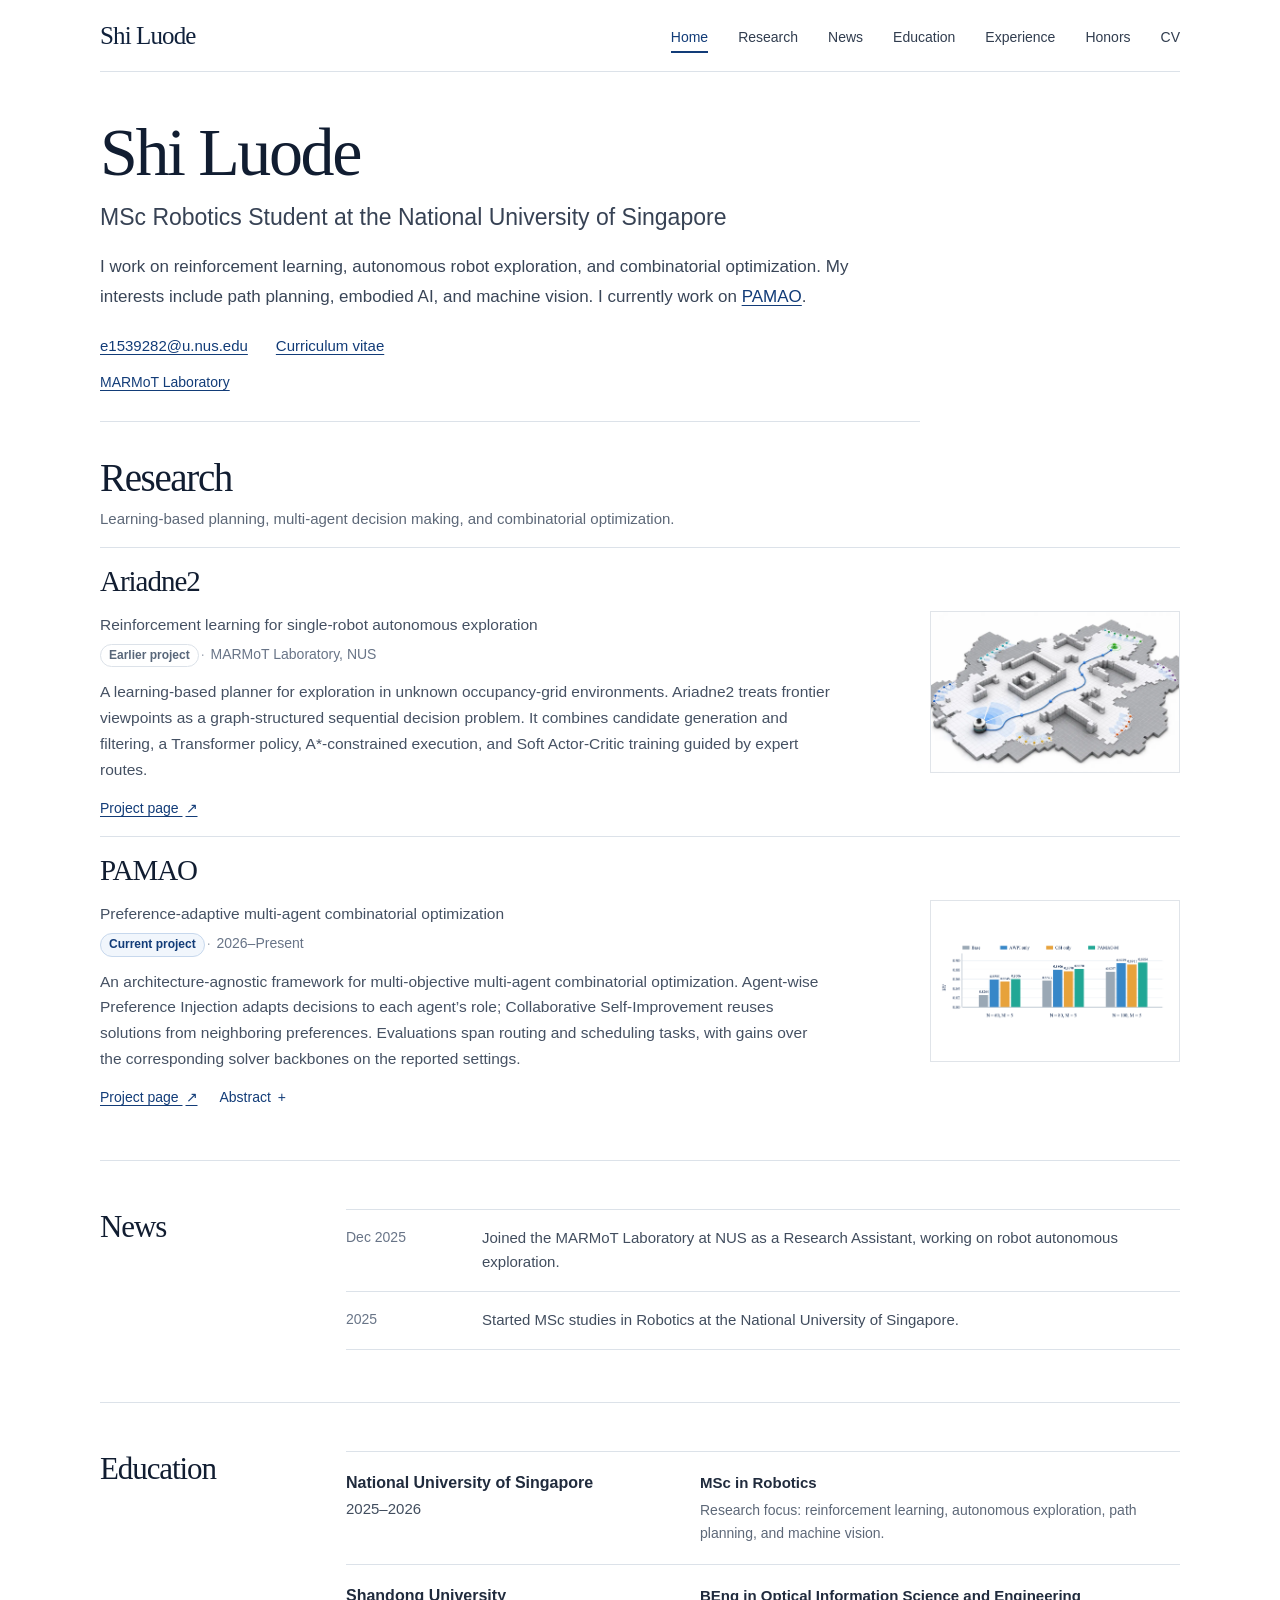
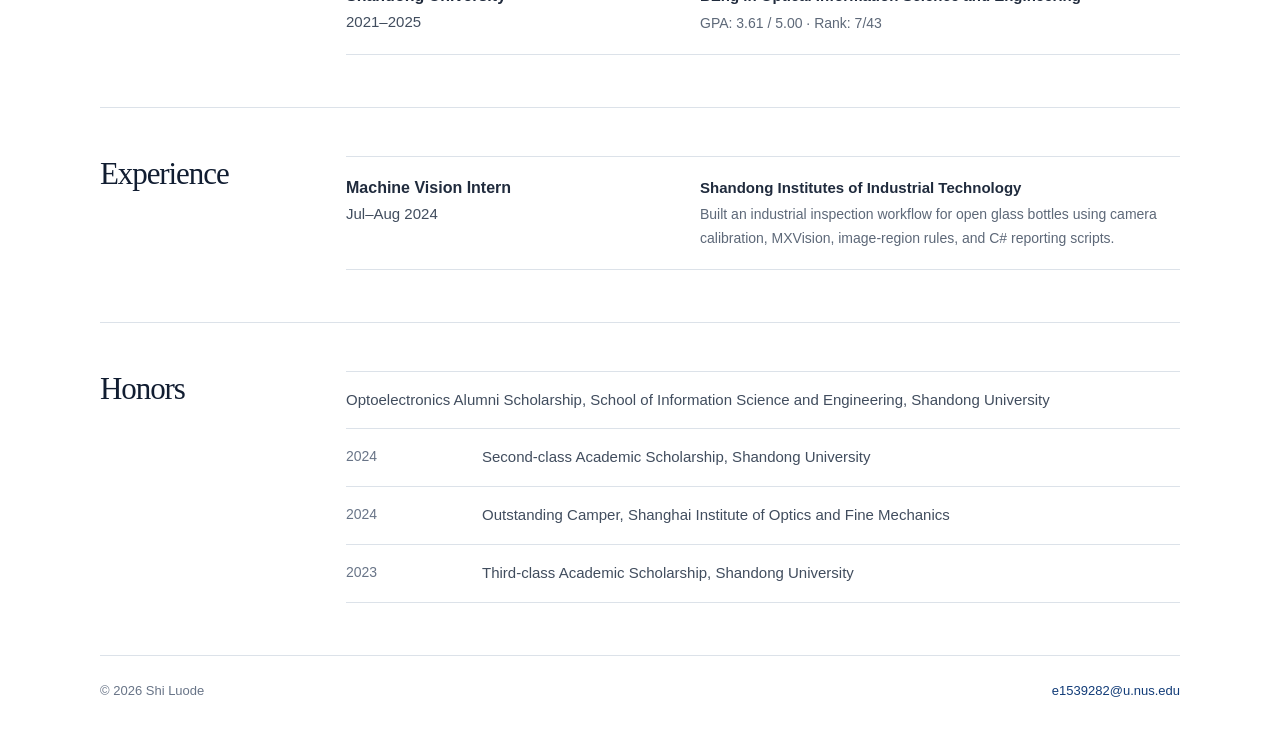
==== commit 9b78c906: "Expand project highlights from resume" ====
--- a/index.html
+++ b/index.html
@@ -68,8 +68,9 @@
             <p class="entry-meta"><span class="project-status">Earlier project</span><span aria-hidden="true">·</span> MARMoT Laboratory, NUS</p>
             <p>
               A learning-based planner for exploration in unknown occupancy-grid environments. Ariadne2 treats
-              frontier viewpoints as a graph-structured sequential decision problem, combining frontier
-              clustering, Transformer policies, A*-constrained execution, and Soft Actor-Critic training.
+              frontier viewpoints as a graph-structured sequential decision problem. It combines candidate
+              generation and filtering, a Transformer policy, A*-constrained execution, and Soft Actor-Critic
+              training guided by expert routes.
             </p>
             <div class="entry-links"><a href="ariadne2/">Project page <span aria-hidden="true">↗</span></a></div>
           </div>
@@ -86,7 +87,8 @@
             <p>
               An architecture-agnostic framework for multi-objective multi-agent combinatorial optimization.
               Agent-wise Preference Injection adapts decisions to each agent’s role; Collaborative
-              Self-Improvement re-scores trajectories from neighboring preferences to improve training.
+              Self-Improvement reuses solutions from neighboring preferences. Evaluations span routing and
+              scheduling tasks, with gains over the corresponding solver backbones on the reported settings.
             </p>
             <div class="entry-links"><a href="pamao/">Project page <span aria-hidden="true">↗</span></a><button type="button" data-toggle="pamao-abstract" aria-controls="pamao-abstract" aria-expanded="false">Abstract <span aria-hidden="true">+</span></button></div>
             <div id="pamao-abstract" class="abstract is-collapsed">
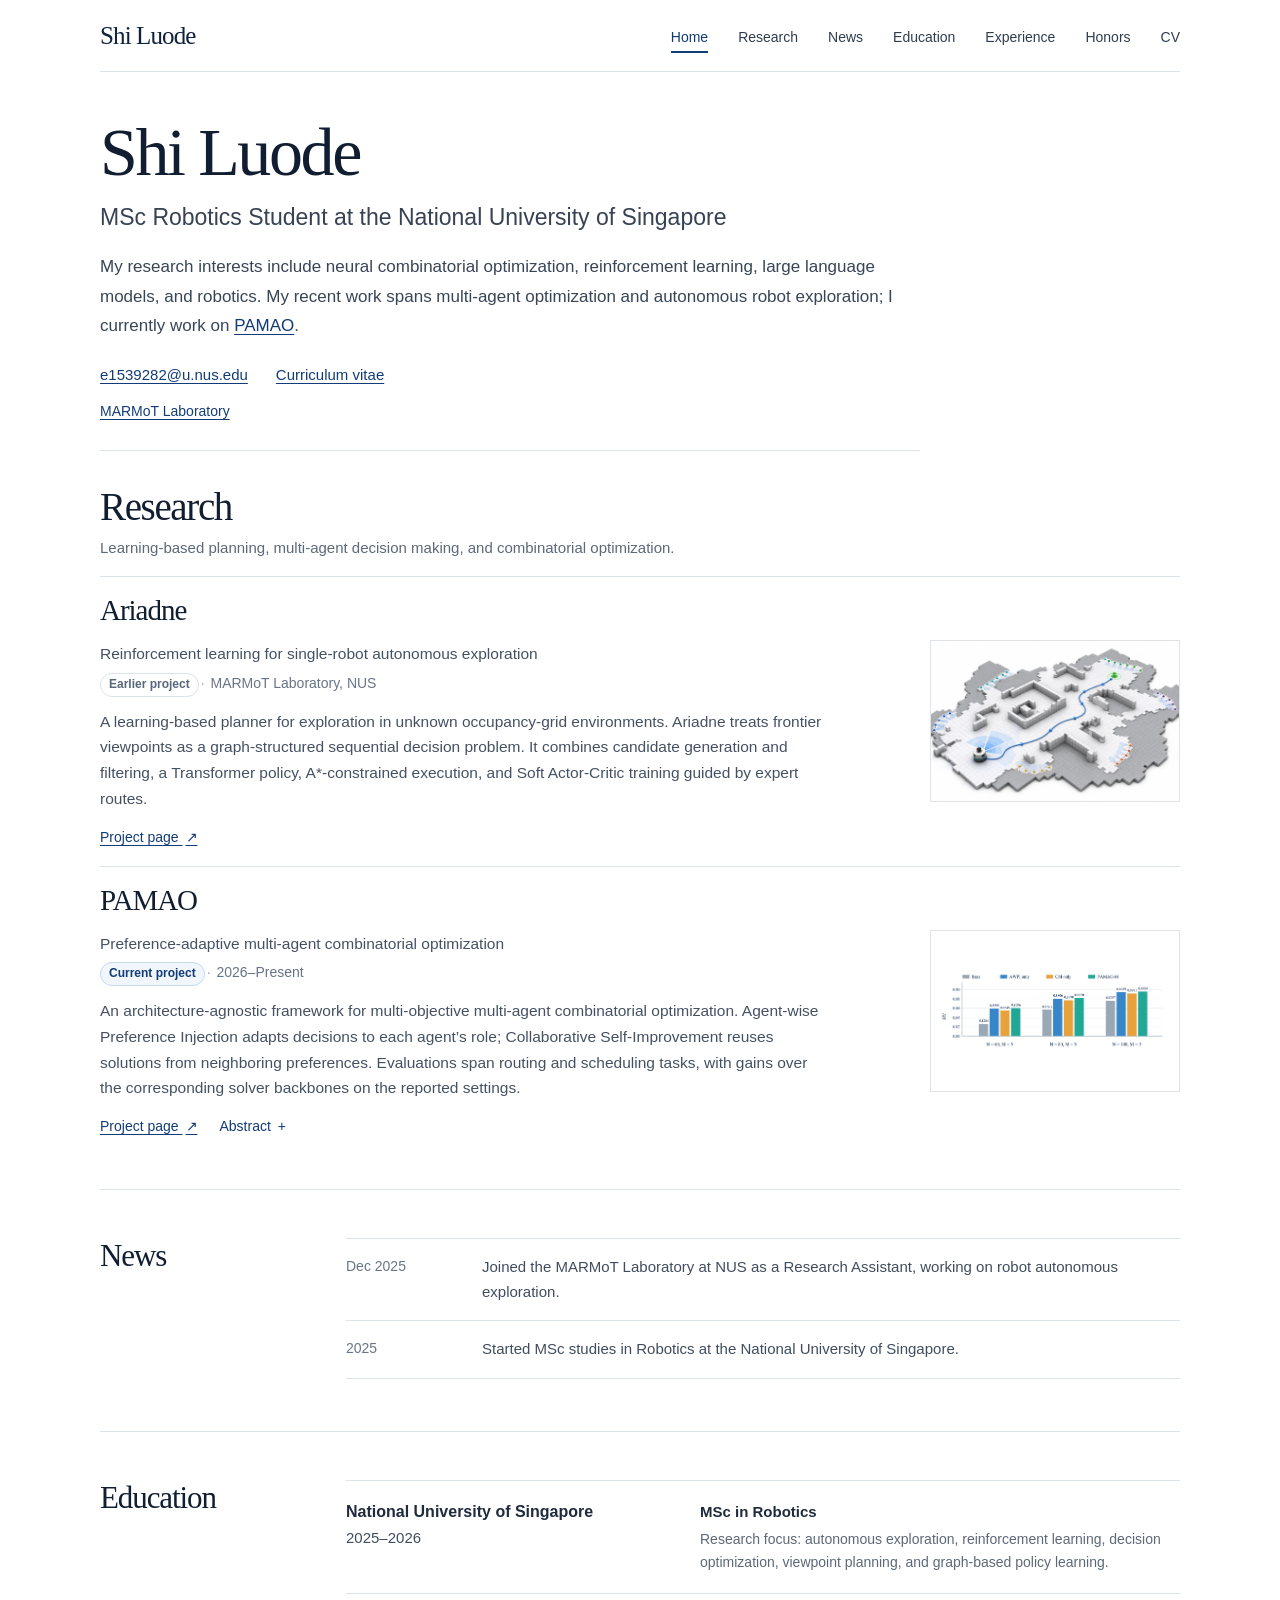
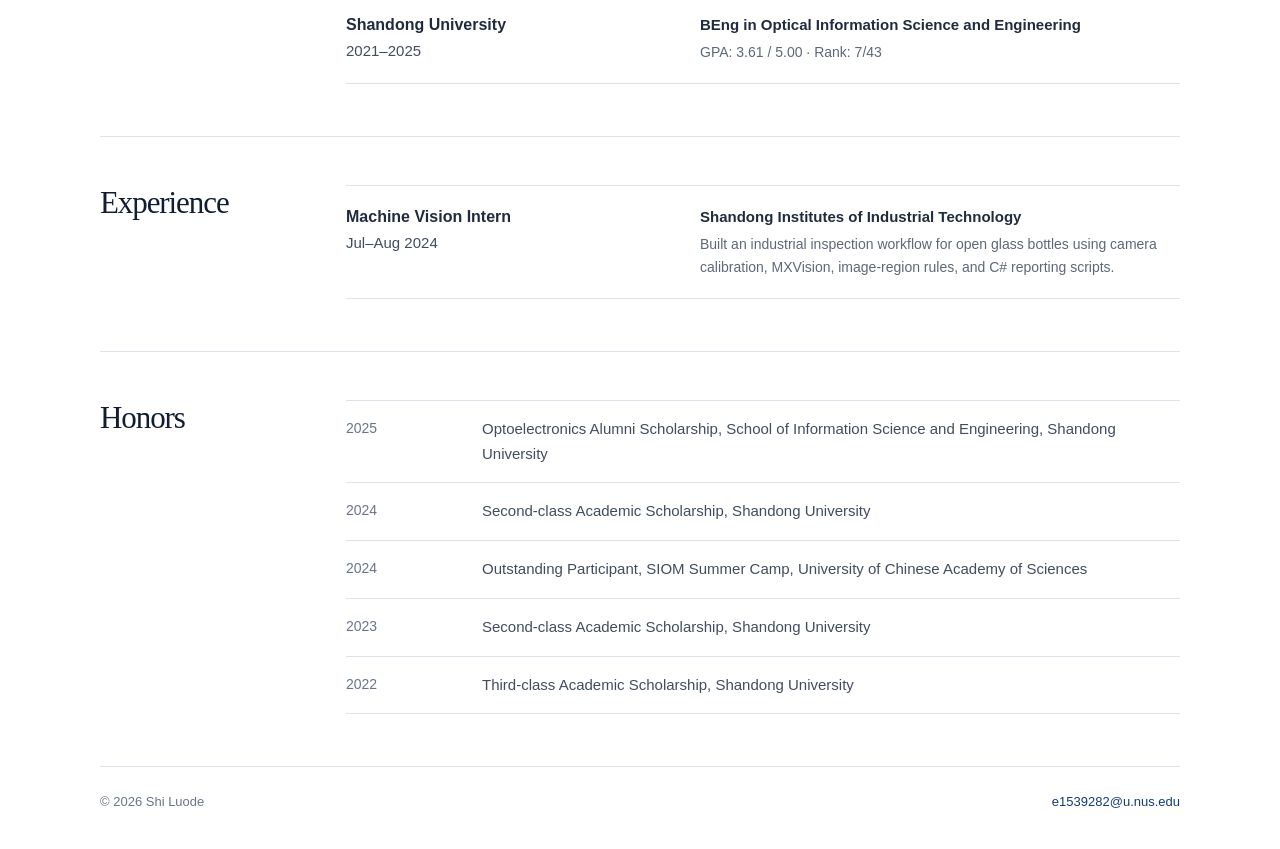
==== commit e72b0457: "Align portfolio profile with latest CV" ====
--- a/index.html
+++ b/index.html
@@ -7,17 +7,17 @@
     <title>Shi Luode | Robotics and Reinforcement Learning</title>
     <meta
       name="description"
-      content="Shi Luode is an MSc Robotics student at the National University of Singapore working on reinforcement learning, autonomous exploration, and multi-agent optimization."
+      content="Shi Luode is an MSc Robotics student at the National University of Singapore interested in neural combinatorial optimization, reinforcement learning, large language models, and robotics."
     />
     <link rel="canonical" href="https://starryneol.github.io/Personal_Web/" />
     <meta property="og:type" content="website" />
     <meta property="og:site_name" content="Shi Luode" />
     <meta property="og:title" content="Shi Luode | Robotics and Reinforcement Learning" />
-    <meta property="og:description" content="MSc Robotics student at NUS. I work on robot exploration and multi-agent combinatorial optimization, currently focusing on PAMAO." />
+    <meta property="og:description" content="MSc Robotics student at NUS interested in neural combinatorial optimization, reinforcement learning, large language models, and robotics." />
     <meta property="og:url" content="https://starryneol.github.io/Personal_Web/" />
     <meta name="twitter:card" content="summary" />
     <meta name="twitter:title" content="Shi Luode | Robotics and Reinforcement Learning" />
-    <meta name="twitter:description" content="MSc Robotics student at NUS. I work on robot exploration and multi-agent combinatorial optimization, currently focusing on PAMAO." />
+    <meta name="twitter:description" content="MSc Robotics student at NUS interested in neural combinatorial optimization, reinforcement learning, large language models, and robotics." />
     <link rel="icon" href="assets/img/favicon.svg" type="image/svg+xml" />
     <link rel="stylesheet" href="styles.css" />
   </head>
@@ -44,9 +44,9 @@
         <h1 id="intro-title">Shi Luode</h1>
         <p class="subtitle">MSc Robotics Student at the National University of Singapore</p>
         <p class="intro-copy">
-          I work on reinforcement learning, autonomous robot exploration, and combinatorial optimization. My
-          interests include path planning, embodied AI, and machine vision. I currently work on
-          <a href="#pamao">PAMAO</a>.
+          My research interests include neural combinatorial optimization, reinforcement learning, large
+          language models, and robotics. My recent work spans multi-agent optimization and autonomous robot
+          exploration; I currently work on <a href="#pamao">PAMAO</a>.
         </p>
         <div class="intro-links">
           <a href="mailto:e1539282@u.nus.edu">e1539282@u.nus.edu</a>
@@ -63,18 +63,18 @@
 
         <article class="research-entry">
           <div class="research-copy">
-            <h3><a href="ariadne2/">Ariadne2</a></h3>
+            <h3><a href="ariadne2/">Ariadne</a></h3>
             <p class="research-tagline">Reinforcement learning for single-robot autonomous exploration</p>
             <p class="entry-meta"><span class="project-status">Earlier project</span><span aria-hidden="true">·</span> MARMoT Laboratory, NUS</p>
             <p>
-              A learning-based planner for exploration in unknown occupancy-grid environments. Ariadne2 treats
+              A learning-based planner for exploration in unknown occupancy-grid environments. Ariadne treats
               frontier viewpoints as a graph-structured sequential decision problem. It combines candidate
               generation and filtering, a Transformer policy, A*-constrained execution, and Soft Actor-Critic
               training guided by expert routes.
             </p>
             <div class="entry-links"><a href="ariadne2/">Project page <span aria-hidden="true">↗</span></a></div>
           </div>
-          <a class="research-thumb" href="ariadne2/" aria-label="View the Ariadne2 project">
+          <a class="research-thumb" href="ariadne2/" aria-label="View the Ariadne project">
             <img src="assets/img/ariadne2/overview.webp" alt="Exploration map showing a robot route and candidate frontier viewpoints" loading="lazy" width="1200" height="676" />
           </a>
         </article>
@@ -120,7 +120,7 @@
         <div class="simple-list education-list">
           <article>
             <div><h3>National University of Singapore</h3><p class="entry-meta">2025–2026</p></div>
-            <div><p><strong>MSc in Robotics</strong></p><p class="muted">Research focus: reinforcement learning, autonomous exploration, path planning, and machine vision.</p></div>
+            <div><p><strong>MSc in Robotics</strong></p><p class="muted">Research focus: autonomous exploration, reinforcement learning, decision optimization, viewpoint planning, and graph-based policy learning.</p></div>
           </article>
           <article>
             <div><h3>Shandong University</h3><p class="entry-meta">2021–2025</p></div>
@@ -139,10 +139,11 @@
       <section id="honors" class="content-section split-section" aria-labelledby="honors-title">
         <div class="section-intro"><h2 id="honors-title">Honors</h2></div>
         <div class="simple-list honors-list">
-          <article class="honor-undated"><p>Optoelectronics Alumni Scholarship, School of Information Science and Engineering, Shandong University</p></article>
+          <article><time>2025</time><p>Optoelectronics Alumni Scholarship, School of Information Science and Engineering, Shandong University</p></article>
           <article><time>2024</time><p>Second-class Academic Scholarship, Shandong University</p></article>
-          <article><time>2024</time><p>Outstanding Camper, Shanghai Institute of Optics and Fine Mechanics</p></article>
-          <article><time>2023</time><p>Third-class Academic Scholarship, Shandong University</p></article>
+          <article><time>2024</time><p>Outstanding Participant, SIOM Summer Camp, University of Chinese Academy of Sciences</p></article>
+          <article><time>2023</time><p>Second-class Academic Scholarship, Shandong University</p></article>
+          <article><time>2022</time><p>Third-class Academic Scholarship, Shandong University</p></article>
         </div>
       </section>
     </main>
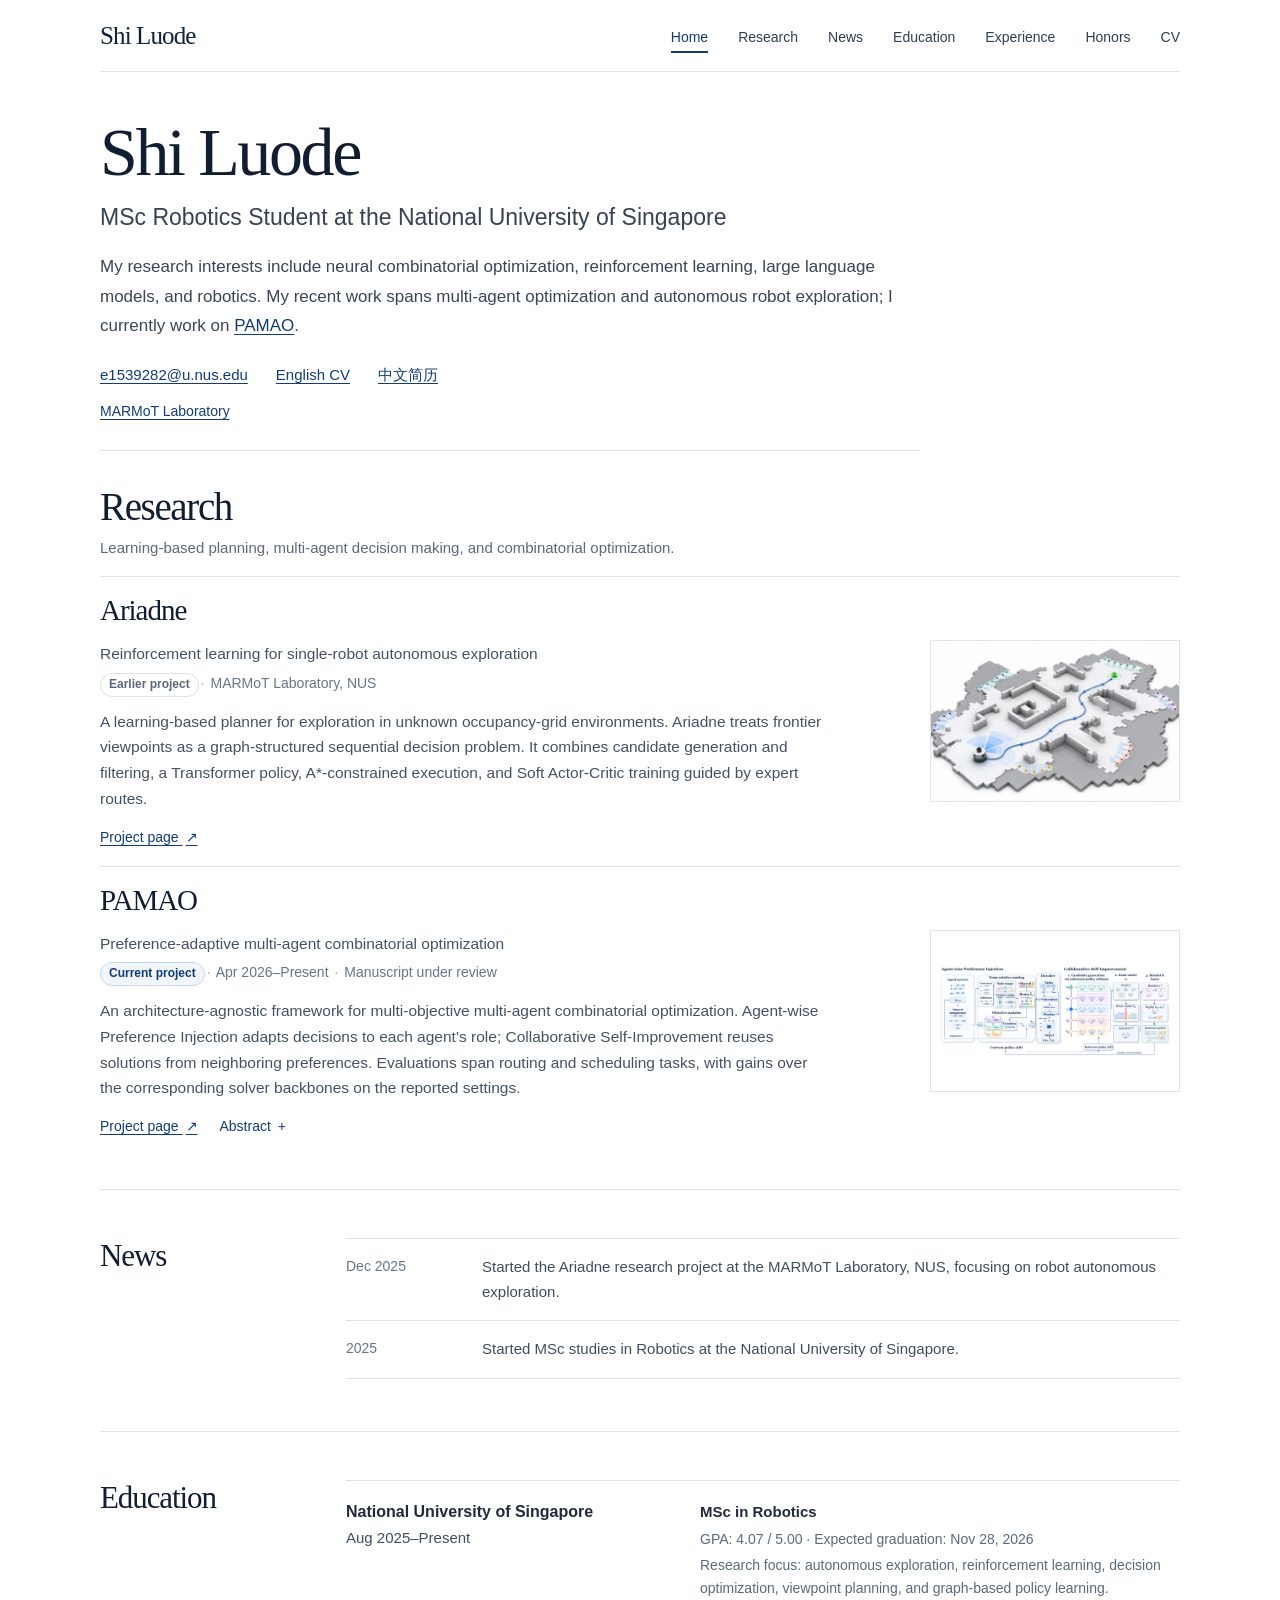
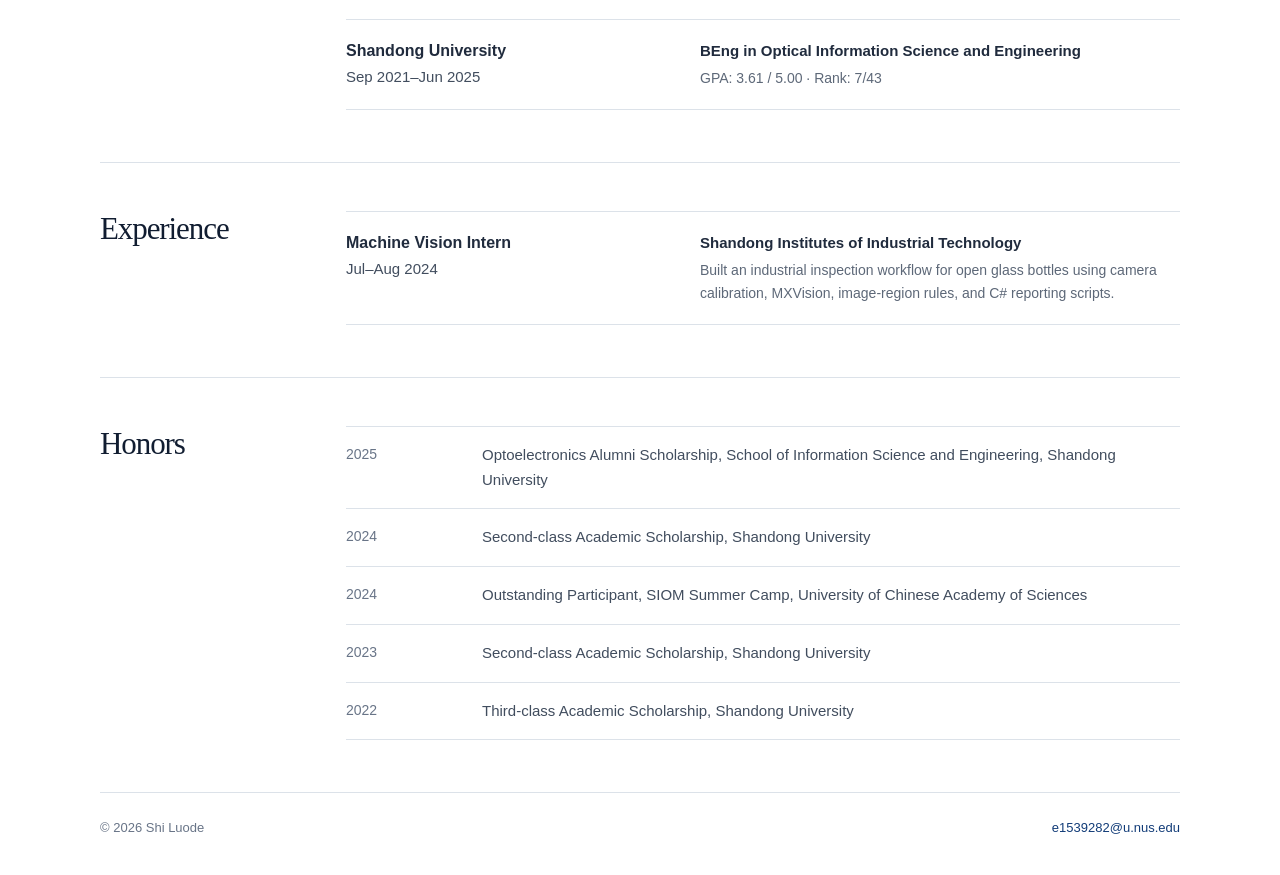
==== commit d20d200b: "Align website and CVs with corrected academic record" ====
--- a/index.html
+++ b/index.html
@@ -50,7 +50,8 @@
         </p>
         <div class="intro-links">
           <a href="mailto:e1539282@u.nus.edu">e1539282@u.nus.edu</a>
-          <a href="assets/docs/Shi_Luode_CV.pdf">Curriculum vitae</a>
+          <a href="assets/docs/Shi_Luode_CV.pdf">English CV</a>
+          <a href="assets/docs/Shi_Luode_Research_CV_CN.pdf" lang="zh-CN">中文简历</a>
         </div>
         <p class="affiliation"><a href="https://marmotlab.org/" target="_blank" rel="noreferrer">MARMoT Laboratory</a></p>
       </section>
@@ -83,7 +84,7 @@
           <div class="research-copy">
             <h3><a href="pamao/">PAMAO</a></h3>
             <p class="research-tagline">Preference-adaptive multi-agent combinatorial optimization</p>
-            <p class="entry-meta"><span class="project-status project-status-current">Current project</span><span aria-hidden="true">·</span> 2026–Present</p>
+            <p class="entry-meta"><span class="project-status project-status-current">Current project</span><span aria-hidden="true">·</span> Apr 2026–Present <span aria-hidden="true">·</span> Manuscript under review</p>
             <p>
               An architecture-agnostic framework for multi-objective multi-agent combinatorial optimization.
               Agent-wise Preference Injection adapts decisions to each agent’s role; Collaborative
@@ -101,8 +102,8 @@
               </p>
             </div>
           </div>
-          <a class="research-thumb research-thumb-chart" href="pamao/" aria-label="View PAMAO results">
-            <img src="assets/img/pamao/momtsp-ablation.png" alt="Ablation results for PAMAO components on MOMTSP" loading="lazy" width="950" height="390" />
+          <a class="research-thumb research-thumb-figure" href="pamao/" aria-label="View the PAMAO method overview">
+            <img src="assets/img/pamao/pamao-awpi-csi-three-objective.webp" alt="PAMAO overview showing Agent-wise Preference Injection and Collaborative Self-Improvement" loading="lazy" width="2200" height="949" />
           </a>
         </article>
       </section>
@@ -110,7 +111,7 @@
       <section id="news" class="content-section split-section" aria-labelledby="news-title">
         <div class="section-intro"><h2 id="news-title">News</h2></div>
         <div class="simple-list timeline">
-          <article><time datetime="2025-12">Dec 2025</time><p>Joined the MARMoT Laboratory at NUS as a Research Assistant, working on robot autonomous exploration.</p></article>
+          <article><time datetime="2025-12">Dec 2025</time><p>Started the Ariadne research project at the MARMoT Laboratory, NUS, focusing on robot autonomous exploration.</p></article>
           <article><time datetime="2025">2025</time><p>Started MSc studies in Robotics at the National University of Singapore.</p></article>
         </div>
       </section>
@@ -119,11 +120,11 @@
         <div class="section-intro"><h2 id="education-title">Education</h2></div>
         <div class="simple-list education-list">
           <article>
-            <div><h3>National University of Singapore</h3><p class="entry-meta">2025–2026</p></div>
-            <div><p><strong>MSc in Robotics</strong></p><p class="muted">Research focus: autonomous exploration, reinforcement learning, decision optimization, viewpoint planning, and graph-based policy learning.</p></div>
+            <div><h3>National University of Singapore</h3><p class="entry-meta">Aug 2025–Present</p></div>
+            <div><p><strong>MSc in Robotics</strong></p><p class="muted">GPA: 4.07 / 5.00 · Expected graduation: Nov 28, 2026</p><p class="muted">Research focus: autonomous exploration, reinforcement learning, decision optimization, viewpoint planning, and graph-based policy learning.</p></div>
           </article>
           <article>
-            <div><h3>Shandong University</h3><p class="entry-meta">2021–2025</p></div>
+            <div><h3>Shandong University</h3><p class="entry-meta">Sep 2021–Jun 2025</p></div>
             <div><p><strong>BEng in Optical Information Science and Engineering</strong></p><p class="muted">GPA: 3.61 / 5.00 · Rank: 7/43</p></div>
           </article>
         </div>
--- a/styles.css
+++ b/styles.css
@@ -174,7 +174,7 @@
   text-decoration: none;
 }
 .research-thumb img { display: block; width: 100%; height: 100%; object-fit: cover; }
-.research-thumb-chart img { padding: 8px; object-fit: contain; }
+.research-thumb-figure img { padding: 8px; object-fit: contain; }
 .abstract { max-width: 740px; margin-top: 17px; padding: 15px 18px; border-left: 2px solid var(--navy); background: var(--soft); }
 .abstract p { margin: 0; color: #455163; font-size: 14px; line-height: 1.7; }
 .abstract.is-collapsed { display: none; }
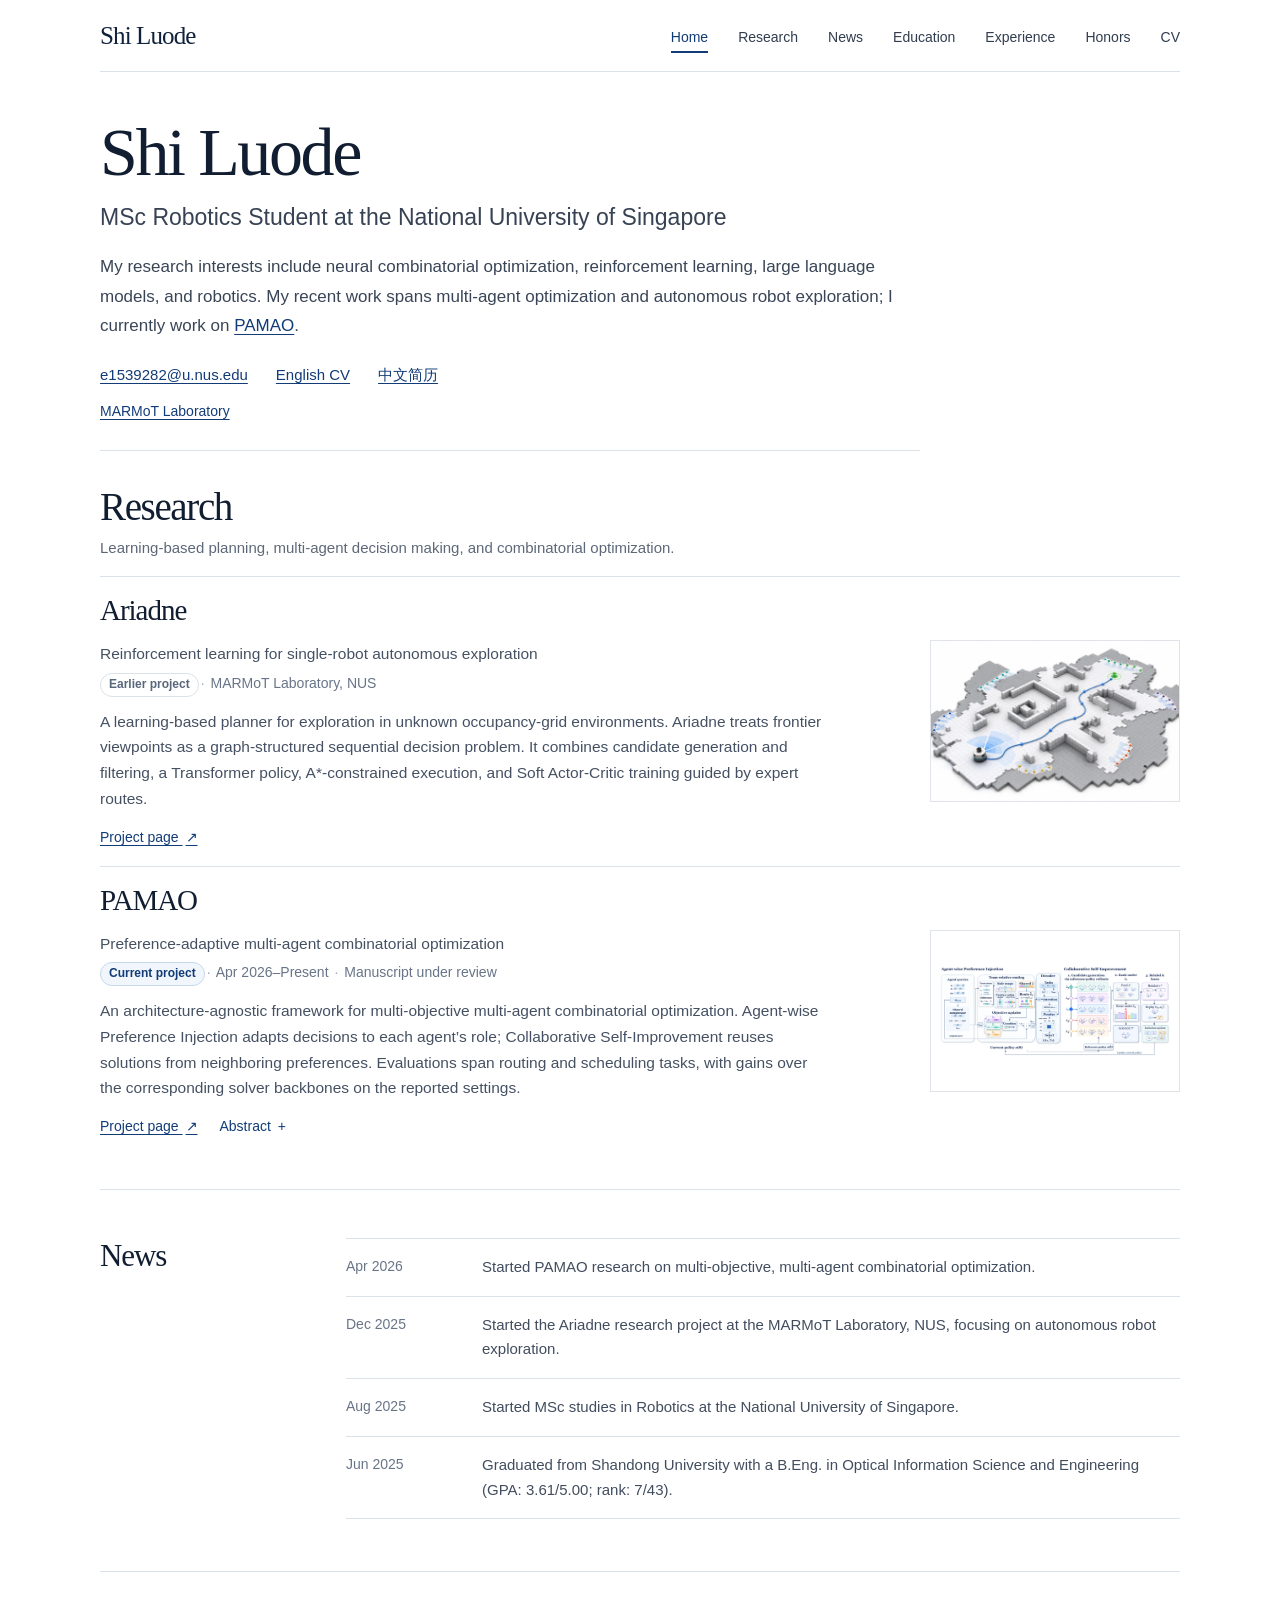
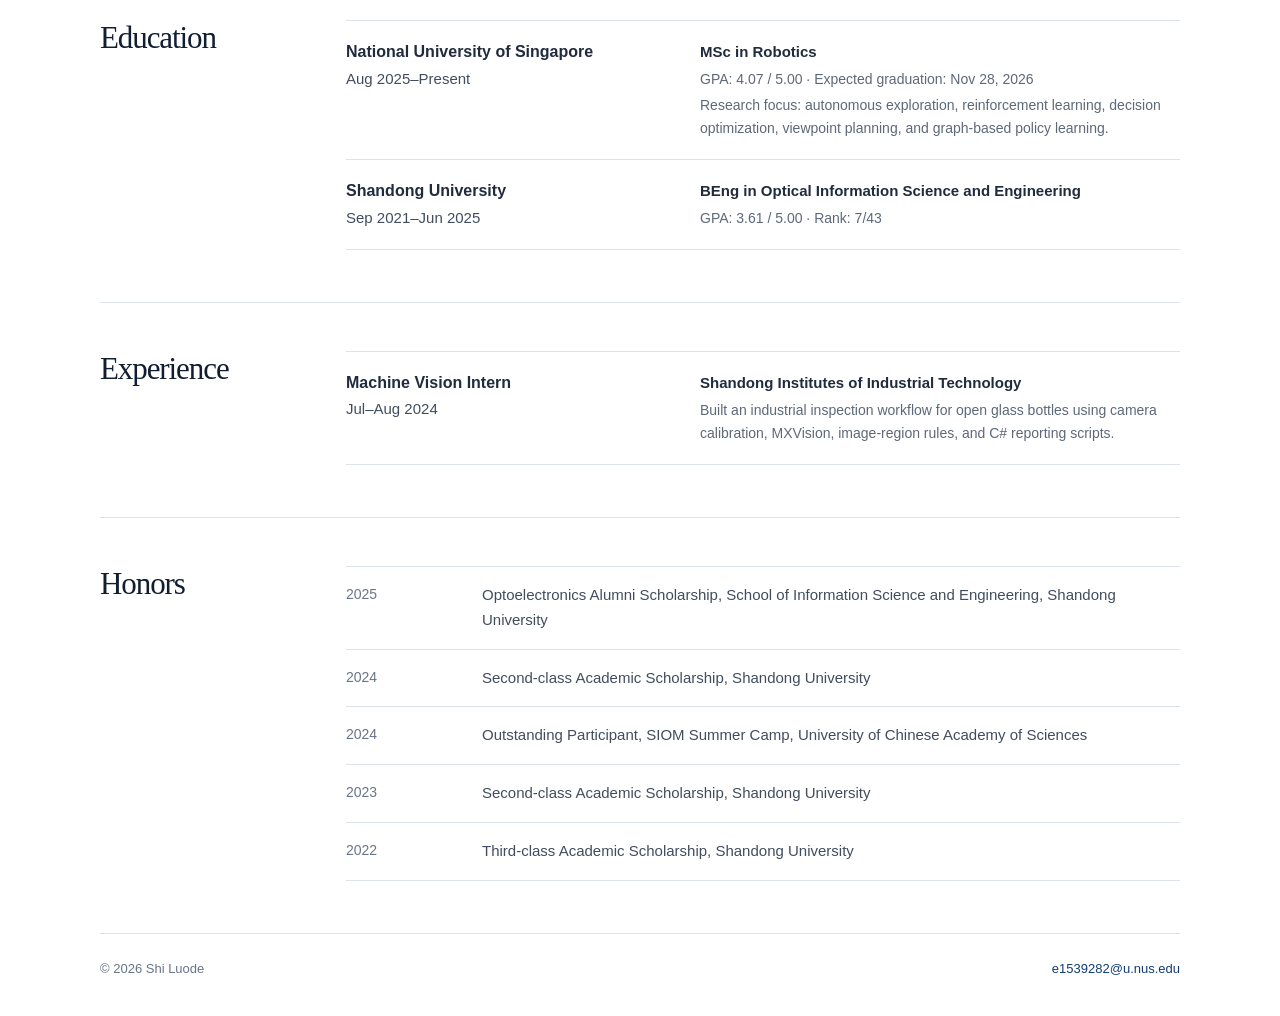
==== commit aea0ec2d: "Update research timeline copy" ====
--- a/index.html
+++ b/index.html
@@ -111,8 +111,24 @@
       <section id="news" class="content-section split-section" aria-labelledby="news-title">
         <div class="section-intro"><h2 id="news-title">News</h2></div>
         <div class="simple-list timeline">
-          <article><time datetime="2025-12">Dec 2025</time><p>Started the Ariadne research project at the MARMoT Laboratory, NUS, focusing on robot autonomous exploration.</p></article>
-          <article><time datetime="2025">2025</time><p>Started MSc studies in Robotics at the National University of Singapore.</p></article>
+          <article>
+            <time datetime="2026-04">Apr 2026</time>
+            <p>
+              Started PAMAO research on multi-objective, multi-agent combinatorial optimization.
+            </p>
+          </article>
+          <article>
+            <time datetime="2025-12">Dec 2025</time>
+            <p>Started the Ariadne research project at the MARMoT Laboratory, NUS, focusing on autonomous robot exploration.</p>
+          </article>
+          <article>
+            <time datetime="2025-08">Aug 2025</time>
+            <p>Started MSc studies in Robotics at the National University of Singapore.</p>
+          </article>
+          <article>
+            <time datetime="2025-06">Jun 2025</time>
+            <p>Graduated from Shandong University with a B.Eng. in Optical Information Science and Engineering (GPA: 3.61/5.00; rank: 7/43).</p>
+          </article>
         </div>
       </section>
 
--- a/styles.css
+++ b/styles.css
@@ -216,6 +216,10 @@
 .project-figure { max-width: 800px; margin: 20px auto 0; }
 .project-figure img { display: block; width: 100%; height: auto; }
 .project-figure figcaption { margin-top: 8px; color: var(--muted); font-size: 13px; line-height: 1.55; }
+.project-video { max-width: 800px; margin: 20px auto 0; aspect-ratio: 16 / 9; overflow: hidden; border-radius: 10px; background: #111827; }
+.project-video video { display: block; width: 100%; height: 100%; border: 0; background: #111827; object-fit: contain; }
+.project-block .video-source { margin: 10px auto 0; font-size: 14px; }
+.video-source a { text-underline-offset: 3px; }
 .project-facts { display: grid; grid-template-columns: repeat(3, minmax(0, 1fr)); margin: 20px 0 0; border-top: 1px solid var(--line); border-bottom: 1px solid var(--line); }
 .project-facts div { padding: 12px 16px 12px 0; }
 .project-facts dt { color: var(--quiet); font-size: 12px; }
